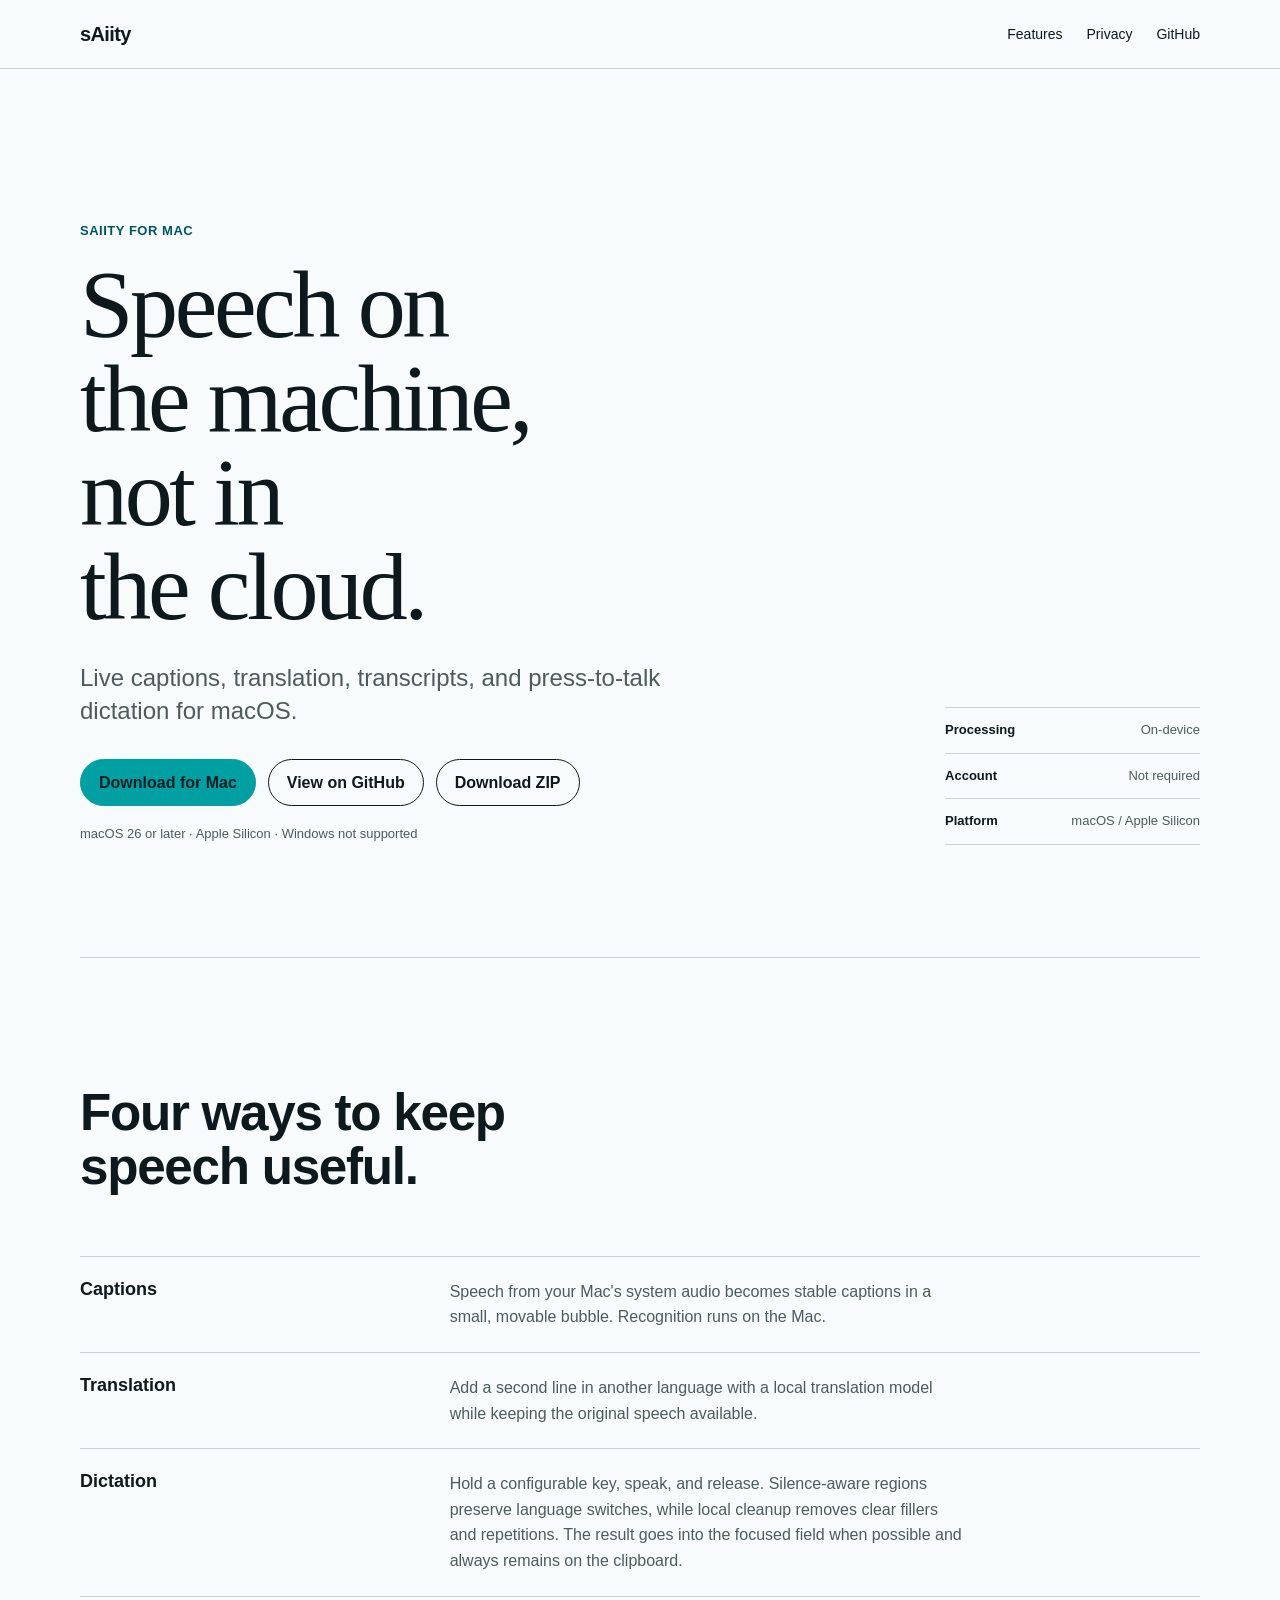
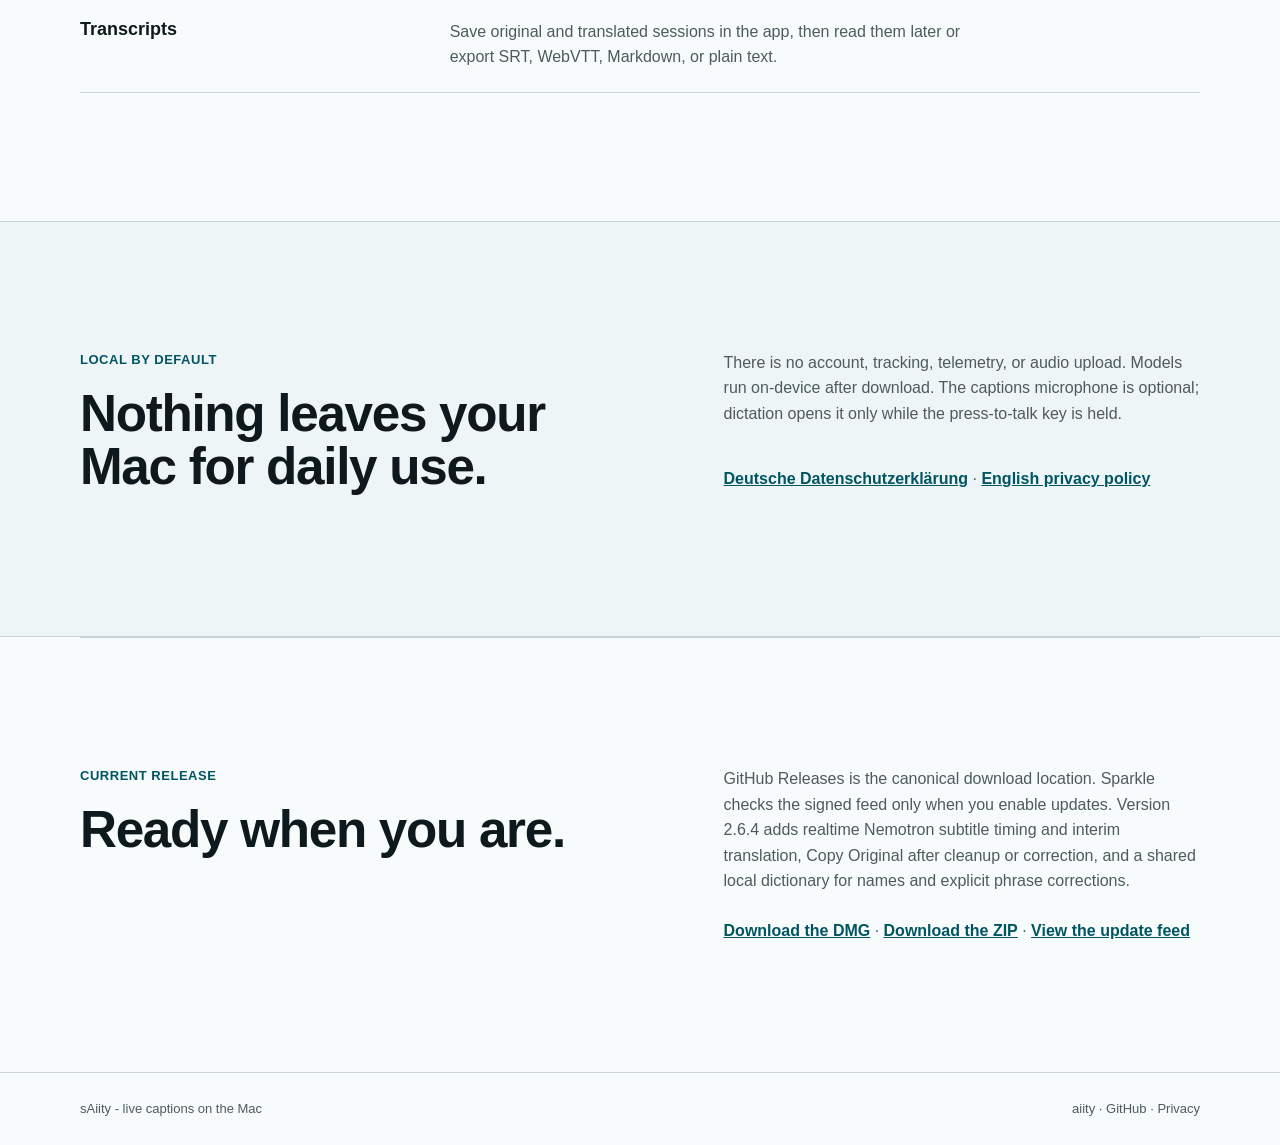
==== index.html @ 44424ae7 "docs: publish sAiity 2.6.4 Pages and Sparkle feed Point downloads at the notarized 2.6.4 ZIP/DMG and" ====
<!doctype html>
<html lang="en">
<head>
  <meta charset="utf-8">
  <meta name="viewport" content="width=device-width, initial-scale=1, viewport-fit=cover">
  <title>sAiity - Speech on the machine</title>
  <meta name="description" content="Live captions, translation, transcripts, and press-to-talk dictation for macOS, processed on your Mac.">
  <link rel="canonical" href="https://enrzh.github.io/sAiity/">
  <meta name="theme-color" content="#f6f7f8">
  <style>
    *, *::before, *::after { box-sizing: border-box; }

    :root {
      color-scheme: light;
      --page: oklch(0.985 0.004 220);
      --surface: oklch(0.965 0.008 220);
      --ink: oklch(0.205 0.018 220);
      --muted: oklch(0.46 0.018 220);
      --line: oklch(0.86 0.014 220);
      --accent: oklch(0.62 0.145 195);
      --accent-ink: oklch(0.22 0.035 210);
      --accent-label: oklch(0.39 0.12 205);
      --link: oklch(0.39 0.12 205);
      --shell: min(1120px, calc(100% - 40px));
      --serif: Iowan Old Style, Baskerville, Times New Roman, serif;
      --sans: -apple-system, BlinkMacSystemFont, "SF Pro Text", "Helvetica Neue", sans-serif;
    }

    @media (prefers-color-scheme: dark) {
      :root {
        color-scheme: dark;
        --page: oklch(0.19 0.015 220);
        --surface: oklch(0.235 0.018 220);
        --ink: oklch(0.94 0.012 220);
        --muted: oklch(0.74 0.018 220);
        --line: oklch(0.38 0.018 220);
        --accent: oklch(0.76 0.13 195);
        --accent-ink: oklch(0.16 0.02 220);
        --accent-label: oklch(0.82 0.08 195);
        --link: oklch(0.8 0.1 195);
      }
    }

    html { scroll-behavior: smooth; }
    body {
      min-width: 320px;
      margin: 0;
      background: var(--page);
      color: var(--ink);
      font: 16px/1.6 var(--sans);
      text-wrap: pretty;
    }
    img { max-width: 100%; height: auto; }
    a { color: inherit; }
    a:focus-visible, .button:focus-visible {
      outline: 3px solid var(--accent);
      outline-offset: 4px;
    }
    h1, h2, h3, p, figure, dl, dd { margin-block-start: 0; }
    h1, h2 { text-wrap: balance; }
    .shell { width: var(--shell); margin-inline: auto; }

    .skip-link {
      position: absolute;
      top: -48px;
      left: 20px;
      z-index: 2;
      padding: 10px 14px;
      background: var(--ink);
      color: var(--page);
    }
    .skip-link:focus { top: 12px; }

    .site-header { border-bottom: 1px solid var(--line); }
    .header-inner, .footer-inner {
      display: flex;
      align-items: center;
      justify-content: space-between;
      gap: 24px;
      padding-block: 18px;
    }
    .wordmark {
      font-size: 20px;
      font-weight: 700;
      letter-spacing: -0.03em;
      text-decoration: none;
    }
    nav { display: flex; flex-wrap: wrap; gap: 24px; font-size: 14px; }
    nav a, .site-footer a { text-decoration: none; }
    nav a:hover, .site-footer a:hover, .text-link:hover { color: var(--link); }

    .hero {
      padding-block: clamp(72px, 12vw, 152px) clamp(64px, 9vw, 112px);
    }
    .hero-grid {
      display: grid;
      grid-template-columns: minmax(0, 1fr) minmax(220px, 0.34fr);
      gap: clamp(40px, 9vw, 128px);
      align-items: end;
    }
    .hero-copy { max-width: 760px; }
    .eyebrow {
      margin-bottom: 16px;
      color: var(--accent-label);
      font-size: 13px;
      font-weight: 700;
      letter-spacing: 0.04em;
      text-transform: uppercase;
    }
    h1 {
      max-width: 10ch;
      margin-bottom: 28px;
      font: 400 clamp(3.2rem, 8vw, 6rem)/0.98 var(--serif);
      letter-spacing: -0.035em;
    }
    .hero-lede {
      max-width: 46ch;
      margin-bottom: 32px;
      color: var(--muted);
      font-size: clamp(1.2rem, 2.1vw, 1.5rem);
      line-height: 1.35;
    }
    .actions { display: flex; flex-wrap: wrap; align-items: center; gap: 12px; }
    .button {
      display: inline-flex;
      min-height: 44px;
      align-items: center;
      justify-content: center;
      padding: 10px 18px;
      border: 1px solid var(--ink);
      border-radius: 999px;
      font-weight: 700;
      text-decoration: none;
      transition: background-color 160ms ease-out, border-color 160ms ease-out, color 160ms ease-out;
    }
    .button-primary {
      border-color: var(--accent);
      background: var(--accent);
      color: var(--accent-ink);
    }
    .button-primary:hover {
      border-color: var(--ink);
      background: var(--ink);
      color: var(--page);
    }
    .button-secondary:hover { border-color: var(--link); color: var(--link); }
    .requirements { margin: 18px 0 0; color: var(--muted); font-size: 13px; }

    .hero-rail {
      margin: 0;
      border-top: 1px solid var(--line);
      color: var(--muted);
      font-size: 13px;
    }
    .hero-rail div {
      display: flex;
      justify-content: space-between;
      gap: 18px;
      padding-block: 12px;
      border-bottom: 1px solid var(--line);
    }
    .hero-rail dt { color: var(--ink); font-weight: 700; }
    .hero-rail dd { margin: 0; text-align: right; }

    .proof, .capabilities, .release {
      padding-block: clamp(72px, 10vw, 128px);
      border-top: 1px solid var(--line);
    }
    .section-heading {
      display: grid;
      grid-template-columns: minmax(0, 1fr) minmax(240px, 0.8fr);
      gap: 48px;
      align-items: end;
      margin-bottom: 48px;
    }
    h2 {
      margin-bottom: 14px;
      font-size: clamp(2rem, 4vw, 3.25rem);
      line-height: 1.05;
      letter-spacing: -0.025em;
    }
    .section-heading p, .privacy-copy p, .release-copy p {
      max-width: 54ch;
      margin-bottom: 0;
      color: var(--muted);
    }
    .capability-list { border-top: 1px solid var(--line); }
    .capability-list article {
      display: grid;
      grid-template-columns: minmax(150px, 0.45fr) minmax(0, 1fr);
      gap: 32px;
      padding-block: 22px;
      border-bottom: 1px solid var(--line);
    }
    .capability-list h3 { margin-bottom: 0; font-size: 18px; line-height: 1.2; }
    .capability-list p { max-width: 58ch; margin-bottom: 0; color: var(--muted); }

    .privacy-band { background: var(--surface); border-block: 1px solid var(--line); }
    .privacy-inner {
      display: grid;
      grid-template-columns: minmax(0, 1fr) minmax(240px, 0.8fr);
      gap: 48px;
      padding-block: clamp(72px, 10vw, 128px);
    }
    .privacy-copy, .release-copy { display: grid; gap: 24px; }
    .privacy-copy a, .text-link { color: var(--link); font-weight: 700; }

    .release {
      display: grid;
      grid-template-columns: minmax(0, 1fr) minmax(240px, 0.8fr);
      gap: 48px;
    }
    .site-footer { border-top: 1px solid var(--line); color: var(--muted); }
    .footer-inner { padding-block: 26px; font-size: 13px; }

    @media (max-width: 760px) {
      :root { --shell: min(100% - 32px, 1120px); }
      .header-inner, .footer-inner {
        align-items: flex-start;
        flex-direction: column;
        gap: 14px;
      }
      nav { gap: 12px 18px; }
      .hero-grid, .section-heading, .privacy-inner, .release {
        grid-template-columns: 1fr;
        gap: 22px;
      }
      .hero-rail { max-width: 360px; }
      .section-heading { margin-bottom: 32px; }
      .capability-list article {
        grid-template-columns: 1fr;
        gap: 6px;
      }
    }
    @media (max-width: 420px) {
      .actions { align-items: stretch; flex-direction: column; }
      .button { width: 100%; }
    }
    @media (prefers-reduced-motion: reduce) {
      html { scroll-behavior: auto; }
      .button { transition: none; }
    }
  </style>
</head>
<body>
  <a class="skip-link" href="#main-content">Skip to content</a>

  <header class="site-header">
    <div class="shell header-inner">
      <a class="wordmark" href="/sAiity/" aria-label="sAiity home">sAiity</a>
      <nav aria-label="Primary navigation">
        <a href="#features">Features</a>
        <a href="#privacy">Privacy</a>
        <a href="https://github.com/enrzh/sAiity">GitHub</a>
      </nav>
    </div>
  </header>

  <main id="main-content">
    <section class="hero shell" aria-labelledby="hero-title">
      <div class="hero-grid">
        <div class="hero-copy">
          <p class="eyebrow">sAiity for Mac</p>
          <h1 id="hero-title">Speech on the machine, not in the cloud.</h1>
          <p class="hero-lede">Live captions, translation, transcripts, and press-to-talk dictation for macOS.</p>
          <div class="actions">
            <a class="button button-primary" href="https://github.com/enrzh/sAiity/releases/download/v2.6.4/sAiity-2.6.4.dmg">Download for Mac</a>
            <a class="button button-secondary" href="https://github.com/enrzh/sAiity">View on GitHub</a>
            <a class="button button-secondary" href="https://github.com/enrzh/sAiity/releases/download/v2.6.4/sAiity-2.6.4.zip">Download ZIP</a>
          </div>
          <p class="requirements">macOS 26 or later <span aria-hidden="true">&middot;</span> Apple Silicon <span aria-hidden="true">&middot;</span> Windows not supported</p>
        </div>
        <dl class="hero-rail" aria-label="sAiity product facts">
          <div><dt>Processing</dt><dd>On-device</dd></div>
          <div><dt>Account</dt><dd>Not required</dd></div>
          <div><dt>Platform</dt><dd>macOS / Apple Silicon</dd></div>
        </dl>
      </div>
    </section>

    <section id="features" class="capabilities shell" aria-labelledby="features-title">
      <div class="section-heading">
        <h2 id="features-title">Four ways to keep speech useful.</h2>
      </div>
      <div class="capability-list">
        <article>
          <h3>Captions</h3>
          <p>Speech from your Mac's system audio becomes stable captions in a small, movable bubble. Recognition runs on the Mac.</p>
        </article>
        <article>
          <h3>Translation</h3>
          <p>Add a second line in another language with a local translation model while keeping the original speech available.</p>
        </article>
        <article>
          <h3>Dictation</h3>
          <p>Hold a configurable key, speak, and release. Silence-aware regions preserve language switches, while local cleanup removes clear fillers and repetitions. The result goes into the focused field when possible and always remains on the clipboard.</p>
        </article>
        <article>
          <h3>Transcripts</h3>
          <p>Save original and translated sessions in the app, then read them later or export SRT, WebVTT, Markdown, or plain text.</p>
        </article>
      </div>
    </section>

    <section id="privacy" class="privacy-band" aria-labelledby="privacy-title">
      <div class="shell privacy-inner">
        <div>
          <p class="eyebrow">Local by default</p>
          <h2 id="privacy-title">Nothing leaves your Mac for daily use.</h2>
        </div>
        <div class="privacy-copy">
          <p>There is no account, tracking, telemetry, or audio upload. Models run on-device after download. The captions microphone is optional; dictation opens it only while the press-to-talk key is held.</p>
          <p><a href="privacy.html">Deutsche Datenschutzerkl&auml;rung</a><span aria-hidden="true"> &middot; </span><a href="en/privacy.html">English privacy policy</a></p>
        </div>
      </div>
    </section>

    <section class="release shell" aria-labelledby="release-title">
      <div>
        <p class="eyebrow">Current release</p>
        <h2 id="release-title">Ready when you are.</h2>
      </div>
      <div class="release-copy">
        <p>GitHub Releases is the canonical download location. Sparkle checks the signed feed only when you enable updates. Version 2.6.4 adds realtime Nemotron subtitle timing and interim translation, Copy Original after cleanup or correction, and a shared local dictionary for names and explicit phrase corrections.</p>
        <p><a class="text-link" href="https://github.com/enrzh/sAiity/releases/download/v2.6.4/sAiity-2.6.4.dmg">Download the DMG</a><span aria-hidden="true"> &middot; </span><a class="text-link" href="https://github.com/enrzh/sAiity/releases/download/v2.6.4/sAiity-2.6.4.zip">Download the ZIP</a><span aria-hidden="true"> &middot; </span><a class="text-link" href="appcast.xml">View the update feed</a></p>
      </div>
    </section>
  </main>

  <footer class="site-footer">
    <div class="shell footer-inner">
      <span>sAiity - live captions on the Mac</span>
      <span><a href="https://aiity.de">aiity</a><span aria-hidden="true"> &middot; </span><a href="https://github.com/enrzh/sAiity">GitHub</a><span aria-hidden="true"> &middot; </span><a href="privacy.html">Privacy</a></span>
    </div>
  </footer>
</body>
</html>
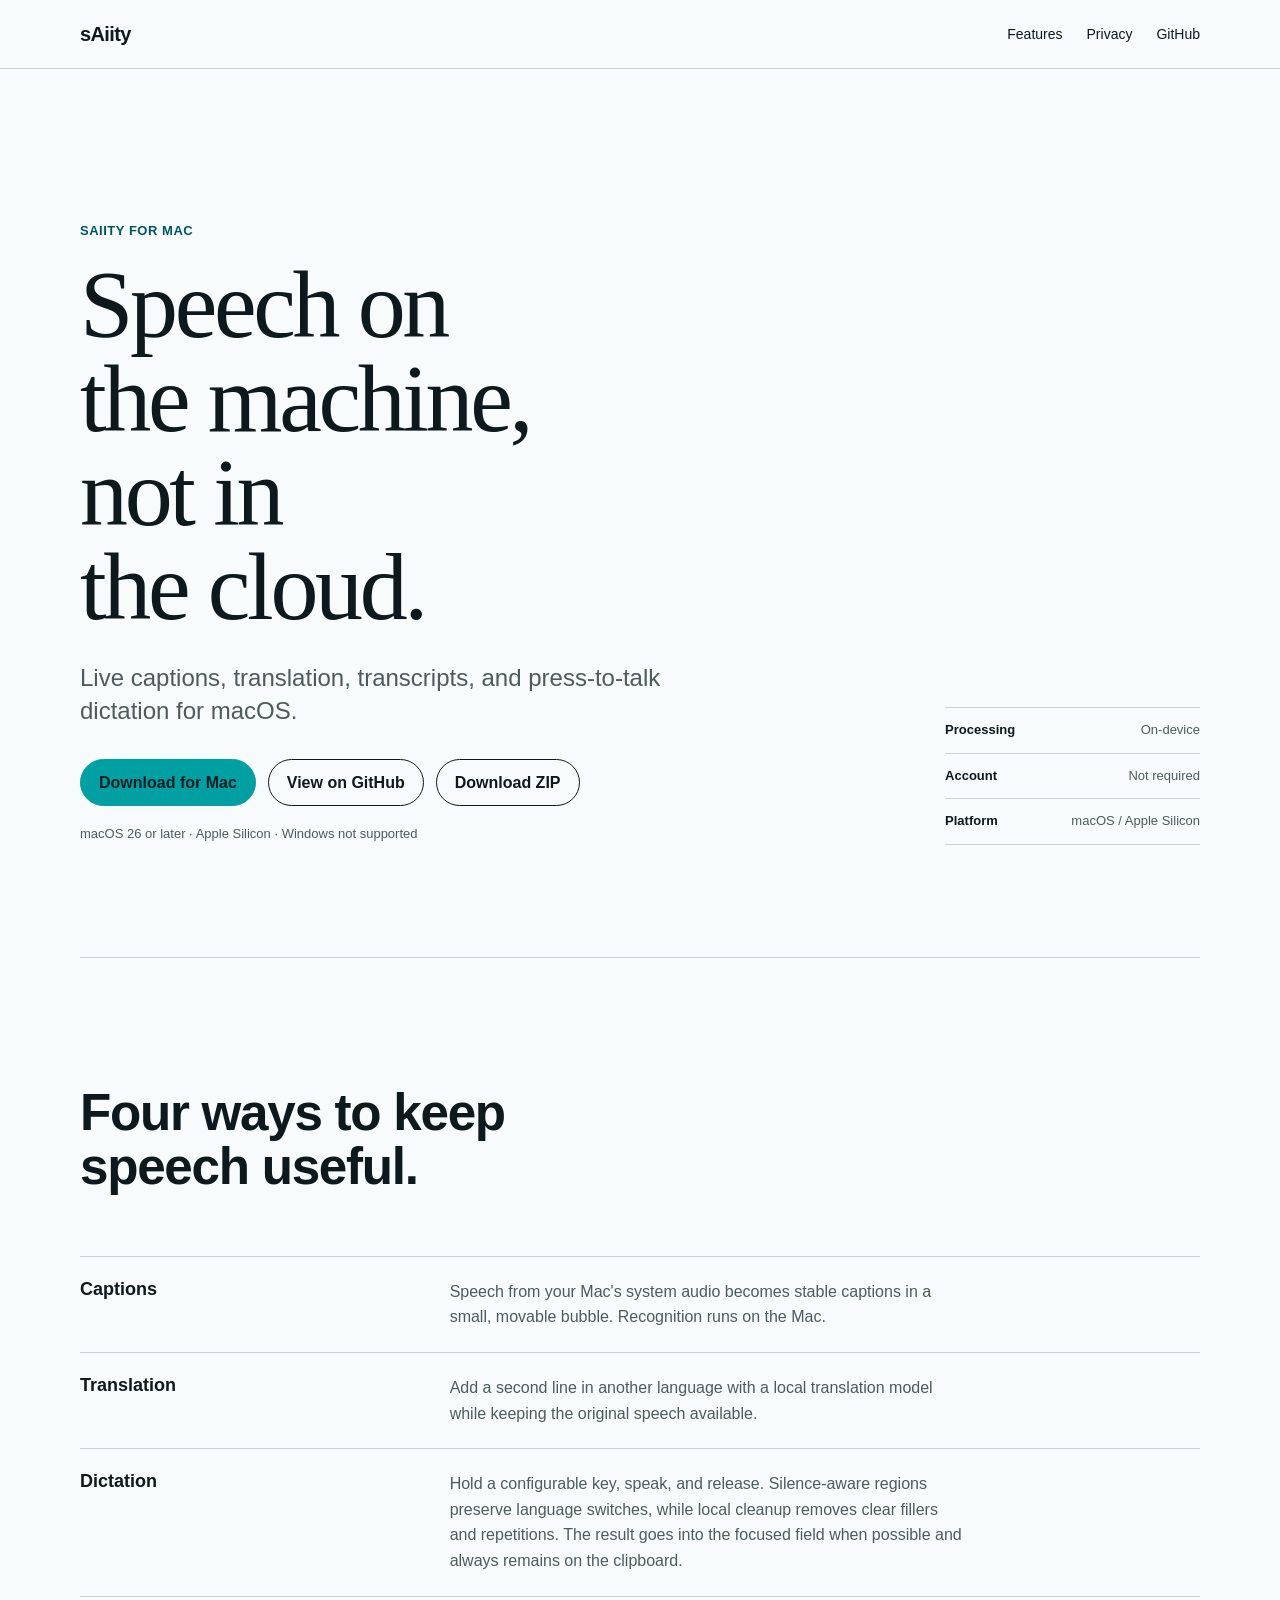
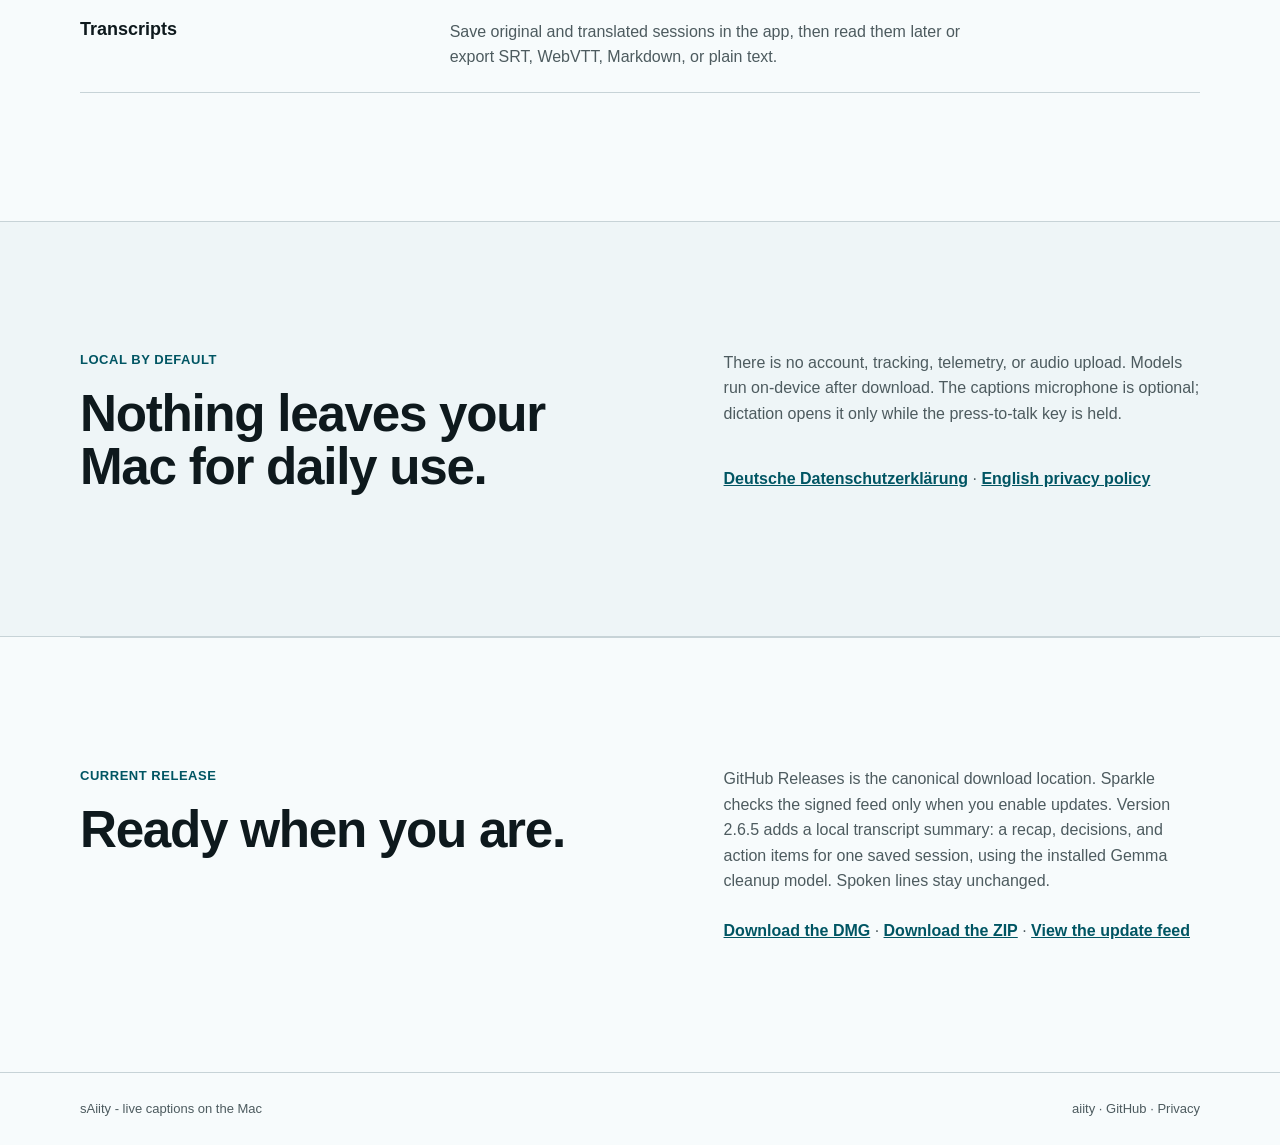
==== commit 9e6a8ee2: "docs: publish sAiity 2.6.5 Pages and Sparkle feed Point the site and signed appcast at the notarized" ====
--- a/index.html
+++ b/index.html
@@ -264,9 +264,9 @@
           <h1 id="hero-title">Speech on the machine, not in the cloud.</h1>
           <p class="hero-lede">Live captions, translation, transcripts, and press-to-talk dictation for macOS.</p>
           <div class="actions">
-            <a class="button button-primary" href="https://github.com/enrzh/sAiity/releases/download/v2.6.4/sAiity-2.6.4.dmg">Download for Mac</a>
+            <a class="button button-primary" href="https://github.com/enrzh/sAiity/releases/download/v2.6.5/sAiity-2.6.5.dmg">Download for Mac</a>
             <a class="button button-secondary" href="https://github.com/enrzh/sAiity">View on GitHub</a>
-            <a class="button button-secondary" href="https://github.com/enrzh/sAiity/releases/download/v2.6.4/sAiity-2.6.4.zip">Download ZIP</a>
+            <a class="button button-secondary" href="https://github.com/enrzh/sAiity/releases/download/v2.6.5/sAiity-2.6.5.zip">Download ZIP</a>
           </div>
           <p class="requirements">macOS 26 or later <span aria-hidden="true">&middot;</span> Apple Silicon <span aria-hidden="true">&middot;</span> Windows not supported</p>
         </div>
@@ -321,8 +321,8 @@
         <h2 id="release-title">Ready when you are.</h2>
       </div>
       <div class="release-copy">
-        <p>GitHub Releases is the canonical download location. Sparkle checks the signed feed only when you enable updates. Version 2.6.4 adds realtime Nemotron subtitle timing and interim translation, Copy Original after cleanup or correction, and a shared local dictionary for names and explicit phrase corrections.</p>
-        <p><a class="text-link" href="https://github.com/enrzh/sAiity/releases/download/v2.6.4/sAiity-2.6.4.dmg">Download the DMG</a><span aria-hidden="true"> &middot; </span><a class="text-link" href="https://github.com/enrzh/sAiity/releases/download/v2.6.4/sAiity-2.6.4.zip">Download the ZIP</a><span aria-hidden="true"> &middot; </span><a class="text-link" href="appcast.xml">View the update feed</a></p>
+        <p>GitHub Releases is the canonical download location. Sparkle checks the signed feed only when you enable updates. Version 2.6.5 adds a local transcript summary: a recap, decisions, and action items for one saved session, using the installed Gemma cleanup model. Spoken lines stay unchanged.</p>
+        <p><a class="text-link" href="https://github.com/enrzh/sAiity/releases/download/v2.6.5/sAiity-2.6.5.dmg">Download the DMG</a><span aria-hidden="true"> &middot; </span><a class="text-link" href="https://github.com/enrzh/sAiity/releases/download/v2.6.5/sAiity-2.6.5.zip">Download the ZIP</a><span aria-hidden="true"> &middot; </span><a class="text-link" href="appcast.xml">View the update feed</a></p>
       </div>
     </section>
   </main>
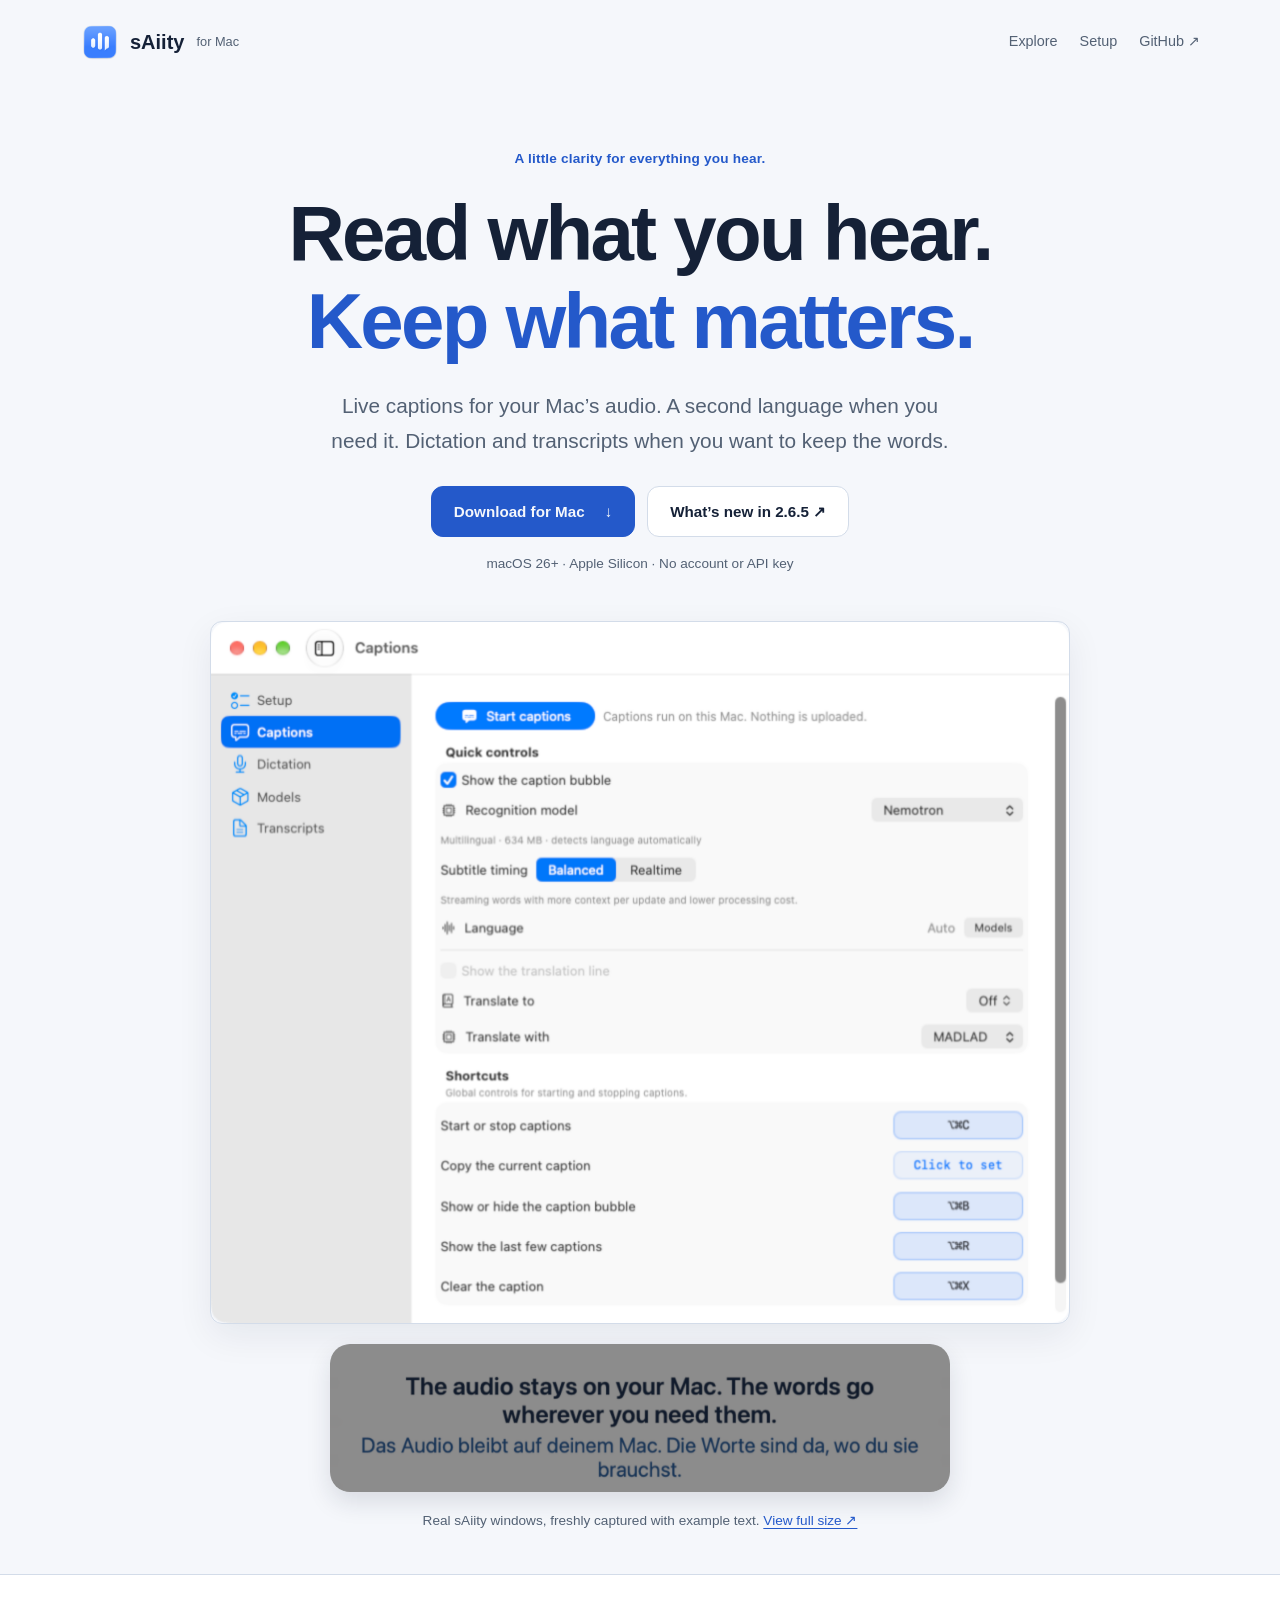
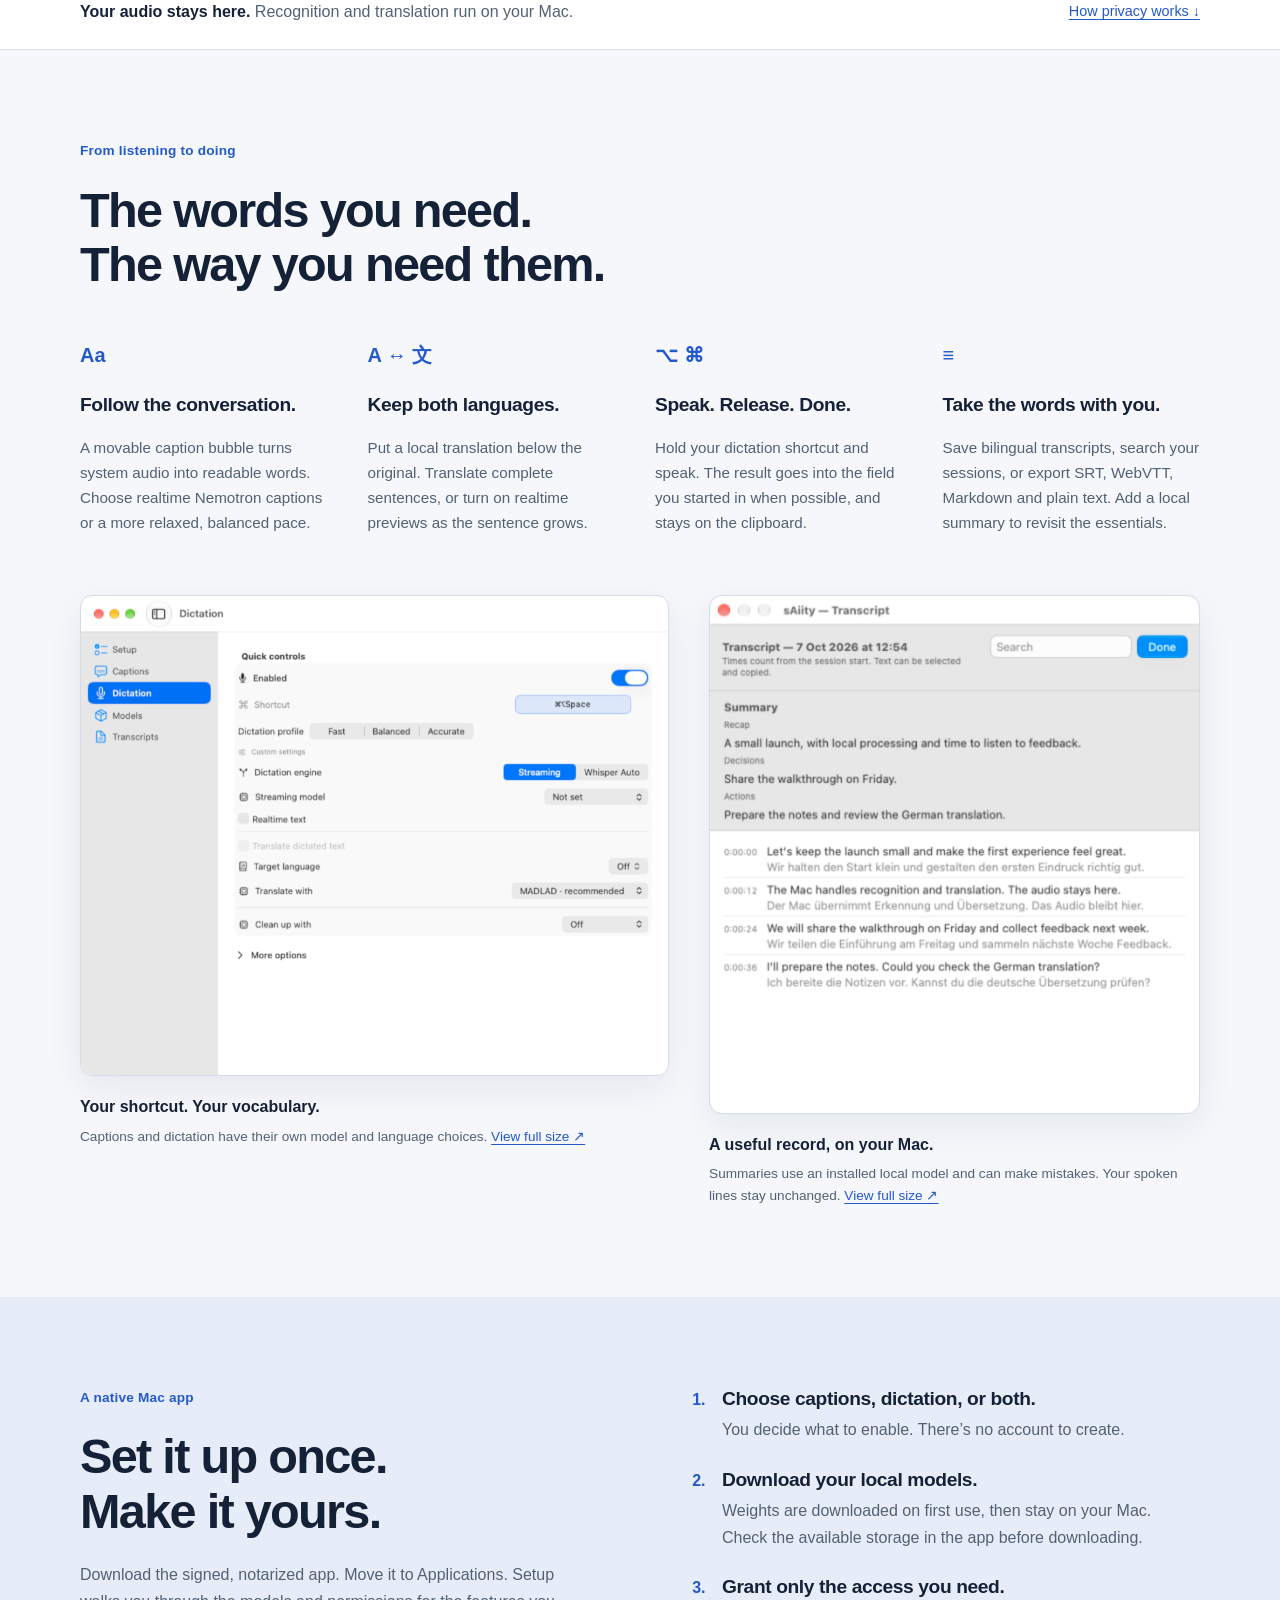
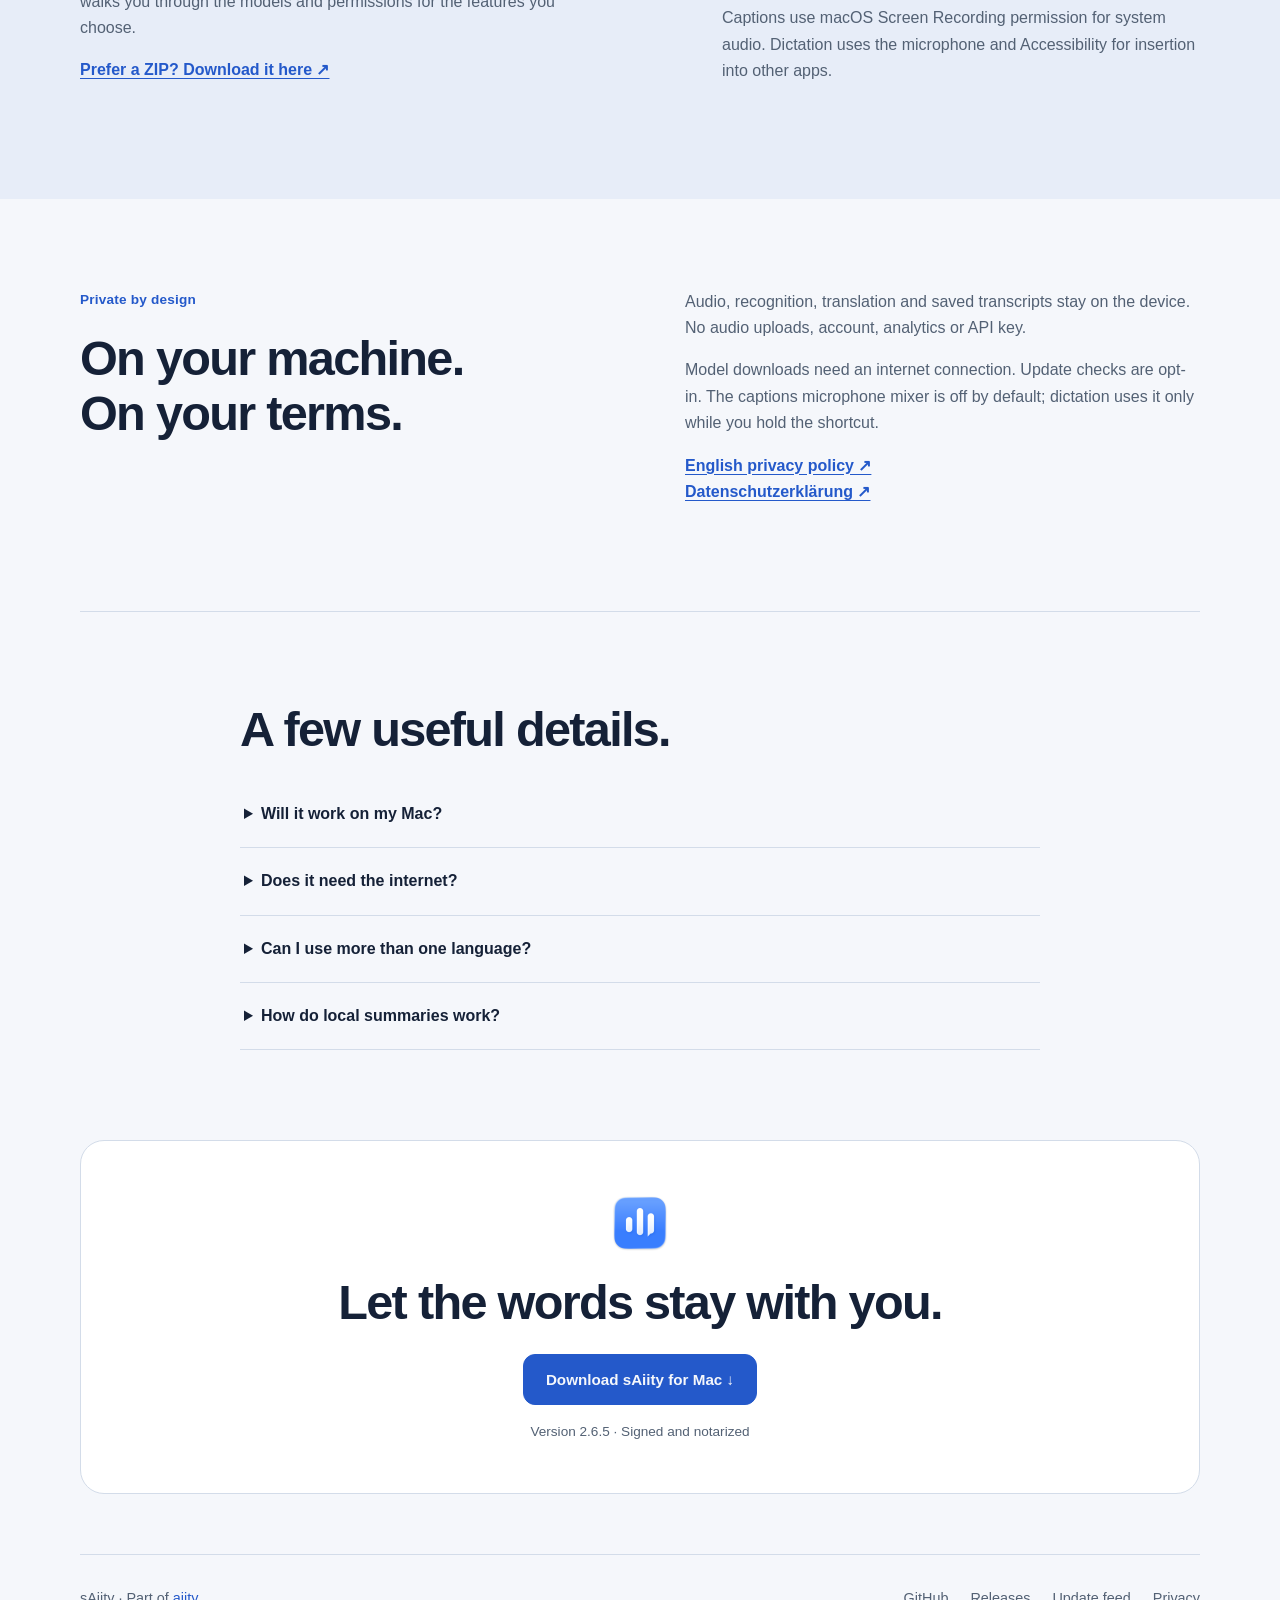
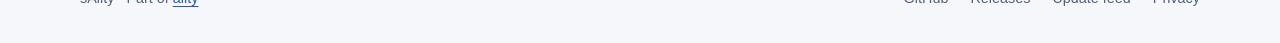
==== commit 644f9f5d: "Refresh public sAiity site with current native screenshots" ====
--- a/index.html
+++ b/index.html
@@ -2,336 +2,75 @@
 <html lang="en">
 <head>
   <meta charset="utf-8">
-  <meta name="viewport" content="width=device-width, initial-scale=1, viewport-fit=cover">
-  <title>sAiity - Speech on the machine</title>
-  <meta name="description" content="Live captions, translation, transcripts, and press-to-talk dictation for macOS, processed on your Mac.">
+  <meta name="viewport" content="width=device-width, initial-scale=1">
+  <title>sAiity — Read what you hear</title>
+  <meta name="description" content="Live captions, local translation, press-to-talk dictation and saved transcripts. A native Mac app that keeps your audio on your Mac.">
   <link rel="canonical" href="https://enrzh.github.io/sAiity/">
-  <meta name="theme-color" content="#f6f7f8">
-  <style>
-    *, *::before, *::after { box-sizing: border-box; }
-
-    :root {
-      color-scheme: light;
-      --page: oklch(0.985 0.004 220);
-      --surface: oklch(0.965 0.008 220);
-      --ink: oklch(0.205 0.018 220);
-      --muted: oklch(0.46 0.018 220);
-      --line: oklch(0.86 0.014 220);
-      --accent: oklch(0.62 0.145 195);
-      --accent-ink: oklch(0.22 0.035 210);
-      --accent-label: oklch(0.39 0.12 205);
-      --link: oklch(0.39 0.12 205);
-      --shell: min(1120px, calc(100% - 40px));
-      --serif: Iowan Old Style, Baskerville, Times New Roman, serif;
-      --sans: -apple-system, BlinkMacSystemFont, "SF Pro Text", "Helvetica Neue", sans-serif;
-    }
-
-    @media (prefers-color-scheme: dark) {
-      :root {
-        color-scheme: dark;
-        --page: oklch(0.19 0.015 220);
-        --surface: oklch(0.235 0.018 220);
-        --ink: oklch(0.94 0.012 220);
-        --muted: oklch(0.74 0.018 220);
-        --line: oklch(0.38 0.018 220);
-        --accent: oklch(0.76 0.13 195);
-        --accent-ink: oklch(0.16 0.02 220);
-        --accent-label: oklch(0.82 0.08 195);
-        --link: oklch(0.8 0.1 195);
-      }
-    }
-
-    html { scroll-behavior: smooth; }
-    body {
-      min-width: 320px;
-      margin: 0;
-      background: var(--page);
-      color: var(--ink);
-      font: 16px/1.6 var(--sans);
-      text-wrap: pretty;
-    }
-    img { max-width: 100%; height: auto; }
-    a { color: inherit; }
-    a:focus-visible, .button:focus-visible {
-      outline: 3px solid var(--accent);
-      outline-offset: 4px;
-    }
-    h1, h2, h3, p, figure, dl, dd { margin-block-start: 0; }
-    h1, h2 { text-wrap: balance; }
-    .shell { width: var(--shell); margin-inline: auto; }
-
-    .skip-link {
-      position: absolute;
-      top: -48px;
-      left: 20px;
-      z-index: 2;
-      padding: 10px 14px;
-      background: var(--ink);
-      color: var(--page);
-    }
-    .skip-link:focus { top: 12px; }
-
-    .site-header { border-bottom: 1px solid var(--line); }
-    .header-inner, .footer-inner {
-      display: flex;
-      align-items: center;
-      justify-content: space-between;
-      gap: 24px;
-      padding-block: 18px;
-    }
-    .wordmark {
-      font-size: 20px;
-      font-weight: 700;
-      letter-spacing: -0.03em;
-      text-decoration: none;
-    }
-    nav { display: flex; flex-wrap: wrap; gap: 24px; font-size: 14px; }
-    nav a, .site-footer a { text-decoration: none; }
-    nav a:hover, .site-footer a:hover, .text-link:hover { color: var(--link); }
-
-    .hero {
-      padding-block: clamp(72px, 12vw, 152px) clamp(64px, 9vw, 112px);
-    }
-    .hero-grid {
-      display: grid;
-      grid-template-columns: minmax(0, 1fr) minmax(220px, 0.34fr);
-      gap: clamp(40px, 9vw, 128px);
-      align-items: end;
-    }
-    .hero-copy { max-width: 760px; }
-    .eyebrow {
-      margin-bottom: 16px;
-      color: var(--accent-label);
-      font-size: 13px;
-      font-weight: 700;
-      letter-spacing: 0.04em;
-      text-transform: uppercase;
-    }
-    h1 {
-      max-width: 10ch;
-      margin-bottom: 28px;
-      font: 400 clamp(3.2rem, 8vw, 6rem)/0.98 var(--serif);
-      letter-spacing: -0.035em;
-    }
-    .hero-lede {
-      max-width: 46ch;
-      margin-bottom: 32px;
-      color: var(--muted);
-      font-size: clamp(1.2rem, 2.1vw, 1.5rem);
-      line-height: 1.35;
-    }
-    .actions { display: flex; flex-wrap: wrap; align-items: center; gap: 12px; }
-    .button {
-      display: inline-flex;
-      min-height: 44px;
-      align-items: center;
-      justify-content: center;
-      padding: 10px 18px;
-      border: 1px solid var(--ink);
-      border-radius: 999px;
-      font-weight: 700;
-      text-decoration: none;
-      transition: background-color 160ms ease-out, border-color 160ms ease-out, color 160ms ease-out;
-    }
-    .button-primary {
-      border-color: var(--accent);
-      background: var(--accent);
-      color: var(--accent-ink);
-    }
-    .button-primary:hover {
-      border-color: var(--ink);
-      background: var(--ink);
-      color: var(--page);
-    }
-    .button-secondary:hover { border-color: var(--link); color: var(--link); }
-    .requirements { margin: 18px 0 0; color: var(--muted); font-size: 13px; }
-
-    .hero-rail {
-      margin: 0;
-      border-top: 1px solid var(--line);
-      color: var(--muted);
-      font-size: 13px;
-    }
-    .hero-rail div {
-      display: flex;
-      justify-content: space-between;
-      gap: 18px;
-      padding-block: 12px;
-      border-bottom: 1px solid var(--line);
-    }
-    .hero-rail dt { color: var(--ink); font-weight: 700; }
-    .hero-rail dd { margin: 0; text-align: right; }
-
-    .proof, .capabilities, .release {
-      padding-block: clamp(72px, 10vw, 128px);
-      border-top: 1px solid var(--line);
-    }
-    .section-heading {
-      display: grid;
-      grid-template-columns: minmax(0, 1fr) minmax(240px, 0.8fr);
-      gap: 48px;
-      align-items: end;
-      margin-bottom: 48px;
-    }
-    h2 {
-      margin-bottom: 14px;
-      font-size: clamp(2rem, 4vw, 3.25rem);
-      line-height: 1.05;
-      letter-spacing: -0.025em;
-    }
-    .section-heading p, .privacy-copy p, .release-copy p {
-      max-width: 54ch;
-      margin-bottom: 0;
-      color: var(--muted);
-    }
-    .capability-list { border-top: 1px solid var(--line); }
-    .capability-list article {
-      display: grid;
-      grid-template-columns: minmax(150px, 0.45fr) minmax(0, 1fr);
-      gap: 32px;
-      padding-block: 22px;
-      border-bottom: 1px solid var(--line);
-    }
-    .capability-list h3 { margin-bottom: 0; font-size: 18px; line-height: 1.2; }
-    .capability-list p { max-width: 58ch; margin-bottom: 0; color: var(--muted); }
-
-    .privacy-band { background: var(--surface); border-block: 1px solid var(--line); }
-    .privacy-inner {
-      display: grid;
-      grid-template-columns: minmax(0, 1fr) minmax(240px, 0.8fr);
-      gap: 48px;
-      padding-block: clamp(72px, 10vw, 128px);
-    }
-    .privacy-copy, .release-copy { display: grid; gap: 24px; }
-    .privacy-copy a, .text-link { color: var(--link); font-weight: 700; }
-
-    .release {
-      display: grid;
-      grid-template-columns: minmax(0, 1fr) minmax(240px, 0.8fr);
-      gap: 48px;
-    }
-    .site-footer { border-top: 1px solid var(--line); color: var(--muted); }
-    .footer-inner { padding-block: 26px; font-size: 13px; }
-
-    @media (max-width: 760px) {
-      :root { --shell: min(100% - 32px, 1120px); }
-      .header-inner, .footer-inner {
-        align-items: flex-start;
-        flex-direction: column;
-        gap: 14px;
-      }
-      nav { gap: 12px 18px; }
-      .hero-grid, .section-heading, .privacy-inner, .release {
-        grid-template-columns: 1fr;
-        gap: 22px;
-      }
-      .hero-rail { max-width: 360px; }
-      .section-heading { margin-bottom: 32px; }
-      .capability-list article {
-        grid-template-columns: 1fr;
-        gap: 6px;
-      }
-    }
-    @media (max-width: 420px) {
-      .actions { align-items: stretch; flex-direction: column; }
-      .button { width: 100%; }
-    }
-    @media (prefers-reduced-motion: reduce) {
-      html { scroll-behavior: auto; }
-      .button { transition: none; }
-    }
-  </style>
+  <meta name="color-scheme" content="light dark">
+  <meta name="theme-color" content="#f5f7fb">
+  <meta property="og:title" content="sAiity — Read what you hear">
+  <meta property="og:description" content="Captions, translation, dictation and transcripts. On your Mac.">
+  <meta property="og:type" content="website">
+  <meta property="og:url" content="https://enrzh.github.io/sAiity/">
+  <meta property="og:image" content="https://enrzh.github.io/sAiity/screenshots/captions.png">
+  <meta name="twitter:card" content="summary_large_image">
+  <link rel="icon" href="screenshots/icon.png">
+  <link rel="stylesheet" href="site.css">
 </head>
 <body>
-  <a class="skip-link" href="#main-content">Skip to content</a>
+  <a class="skip" href="#main">Skip to content</a>
+  <header class="shell header">
+    <a class="brand" href="./" aria-label="sAiity home"><img src="screenshots/icon.png" width="40" height="40" alt="">sAiity <span>for Mac</span></a>
+    <nav aria-label="Main navigation"><a href="#features">Explore</a><a href="#setup">Setup</a><a href="https://github.com/enrzh/sAiity">GitHub ↗</a></nav>
+  </header>
+  <main id="main">
+    <section class="shell hero" aria-labelledby="hero-title">
+      <p class="eyebrow">A little clarity for everything you hear.</p>
+      <h1 id="hero-title">Read what you hear.<br><span>Keep what matters.</span></h1>
+      <p class="intro">Live captions for your Mac’s audio. A second language when you need it. Dictation and transcripts when you want to keep the words.</p>
+      <div class="actions"><a class="button primary" href="https://github.com/enrzh/sAiity/releases/download/v2.6.5/sAiity-2.6.5.dmg">Download for Mac <span aria-hidden="true">↓</span></a><a class="button secondary" href="https://github.com/enrzh/sAiity/releases/tag/v2.6.5">What’s new in 2.6.5 ↗</a></div>
+      <p class="fine">macOS 26+ · Apple Silicon · No account or API key</p>
+      <figure class="hero-product">
+        <a href="screenshots/captions.png" aria-label="View the Captions window at full size"><img class="desktop-shot" src="screenshots/captions.png" width="1720" height="1404" alt="The native Captions window with recognition, subtitle timing and translation controls." fetchpriority="high"></a>
+        <img class="bubble-shot" src="screenshots/bubble.png" width="1536" height="368" alt="A live caption with its German translation: The audio stays on your Mac. The words go wherever you need them.">
+        <figcaption>Real sAiity windows, freshly captured with example text. <a href="screenshots/captions.png">View full size ↗</a></figcaption>
+      </figure>
+    </section>
 
-  <header class="site-header">
-    <div class="shell header-inner">
-      <a class="wordmark" href="/sAiity/" aria-label="sAiity home">sAiity</a>
-      <nav aria-label="Primary navigation">
-        <a href="#features">Features</a>
-        <a href="#privacy">Privacy</a>
-        <a href="https://github.com/enrzh/sAiity">GitHub</a>
-      </nav>
-    </div>
-  </header>
+    <div class="promise"><div class="shell promise-inner"><p><strong>Your audio stays here.</strong> Recognition and translation run on your Mac.</p><a href="#privacy">How privacy works <span aria-hidden="true">↓</span></a></div></div>
 
-  <main id="main-content">
-    <section class="hero shell" aria-labelledby="hero-title">
-      <div class="hero-grid">
-        <div class="hero-copy">
-          <p class="eyebrow">sAiity for Mac</p>
-          <h1 id="hero-title">Speech on the machine, not in the cloud.</h1>
-          <p class="hero-lede">Live captions, translation, transcripts, and press-to-talk dictation for macOS.</p>
-          <div class="actions">
-            <a class="button button-primary" href="https://github.com/enrzh/sAiity/releases/download/v2.6.5/sAiity-2.6.5.dmg">Download for Mac</a>
-            <a class="button button-secondary" href="https://github.com/enrzh/sAiity">View on GitHub</a>
-            <a class="button button-secondary" href="https://github.com/enrzh/sAiity/releases/download/v2.6.5/sAiity-2.6.5.zip">Download ZIP</a>
-          </div>
-          <p class="requirements">macOS 26 or later <span aria-hidden="true">&middot;</span> Apple Silicon <span aria-hidden="true">&middot;</span> Windows not supported</p>
-        </div>
-        <dl class="hero-rail" aria-label="sAiity product facts">
-          <div><dt>Processing</dt><dd>On-device</dd></div>
-          <div><dt>Account</dt><dd>Not required</dd></div>
-          <div><dt>Platform</dt><dd>macOS / Apple Silicon</dd></div>
-        </dl>
+    <section class="shell section" id="features" aria-labelledby="features-title">
+      <div class="section-heading"><p class="eyebrow">From listening to doing</p><h2 id="features-title">The words you need.<br>The way you need them.</h2></div>
+      <div class="features">
+        <article><span class="feature-symbol" aria-hidden="true">Aa</span><h3>Follow the conversation.</h3><p>A movable caption bubble turns system audio into readable words. Choose realtime Nemotron captions or a more relaxed, balanced pace.</p></article>
+        <article><span class="feature-symbol" aria-hidden="true">A ↔ 文</span><h3>Keep both languages.</h3><p>Put a local translation below the original. Translate complete sentences, or turn on realtime previews as the sentence grows.</p></article>
+        <article><span class="feature-symbol" aria-hidden="true">⌥ ⌘</span><h3>Speak. Release. Done.</h3><p>Hold your dictation shortcut and speak. The result goes into the field you started in when possible, and stays on the clipboard.</p></article>
+        <article><span class="feature-symbol" aria-hidden="true">≡</span><h3>Take the words with you.</h3><p>Save bilingual transcripts, search your sessions, or export SRT, WebVTT, Markdown and plain text. Add a local summary to revisit the essentials.</p></article>
+      </div>
+      <div class="gallery">
+        <figure><a href="screenshots/dictation.png" aria-label="View Dictation at full size"><img class="desktop-shot" src="screenshots/dictation.png" width="1720" height="1404" alt="Dictation settings with a shortcut, recognition profile and independent translation controls." loading="lazy"></a><figcaption><strong>Your shortcut. Your vocabulary.</strong> Captions and dictation have their own model and language choices. <a href="screenshots/dictation.png">View full size ↗</a></figcaption></figure>
+        <figure><a href="screenshots/summary.png" aria-label="View a transcript summary at full size"><img class="desktop-shot" src="screenshots/summary.png" width="1120" height="1184" alt="A saved example transcript with a recap, decisions, action items and original and translated spoken lines." loading="lazy"></a><figcaption><strong>A useful record, on your Mac.</strong> Summaries use an installed local model and can make mistakes. Your spoken lines stay unchanged. <a href="screenshots/summary.png">View full size ↗</a></figcaption></figure>
       </div>
     </section>
 
-    <section id="features" class="capabilities shell" aria-labelledby="features-title">
-      <div class="section-heading">
-        <h2 id="features-title">Four ways to keep speech useful.</h2>
-      </div>
-      <div class="capability-list">
-        <article>
-          <h3>Captions</h3>
-          <p>Speech from your Mac's system audio becomes stable captions in a small, movable bubble. Recognition runs on the Mac.</p>
-        </article>
-        <article>
-          <h3>Translation</h3>
-          <p>Add a second line in another language with a local translation model while keeping the original speech available.</p>
-        </article>
-        <article>
-          <h3>Dictation</h3>
-          <p>Hold a configurable key, speak, and release. Silence-aware regions preserve language switches, while local cleanup removes clear fillers and repetitions. The result goes into the focused field when possible and always remains on the clipboard.</p>
-        </article>
-        <article>
-          <h3>Transcripts</h3>
-          <p>Save original and translated sessions in the app, then read them later or export SRT, WebVTT, Markdown, or plain text.</p>
-        </article>
-      </div>
+    <section class="section setup-band" id="setup" aria-labelledby="setup-title"><div class="shell setup-layout">
+      <div><p class="eyebrow">A native Mac app</p><h2 id="setup-title">Set it up once.<br>Make it yours.</h2><p>Download the signed, notarized app. Move it to Applications. Setup walks you through the models and permissions for the features you choose.</p><a class="text-link" href="https://github.com/enrzh/sAiity/releases/download/v2.6.5/sAiity-2.6.5.zip">Prefer a ZIP? Download it here ↗</a></div>
+      <ol class="steps"><li><h3>Choose captions, dictation, or both.</h3><p>You decide what to enable. There’s no account to create.</p></li><li><h3>Download your local models.</h3><p>Weights are downloaded on first use, then stay on your Mac. Check the available storage in the app before downloading.</p></li><li><h3>Grant only the access you need.</h3><p>Captions use macOS Screen Recording permission for system audio. Dictation uses the microphone and Accessibility for insertion into other apps.</p></li></ol>
+    </div></section>
+
+    <section class="shell section privacy-layout" id="privacy" aria-labelledby="privacy-title">
+      <div><p class="eyebrow">Private by design</p><h2 id="privacy-title">On your machine.<br>On your terms.</h2></div>
+      <div><p>Audio, recognition, translation and saved transcripts stay on the device. No audio uploads, account, analytics or API key.</p><p>Model downloads need an internet connection. Update checks are opt-in. The captions microphone mixer is off by default; dictation uses it only while you hold the shortcut.</p><p><a class="text-link" href="en/privacy.html">English privacy policy ↗</a><br><a class="text-link" href="privacy.html" lang="de">Datenschutzerklärung ↗</a></p></div>
     </section>
 
-    <section id="privacy" class="privacy-band" aria-labelledby="privacy-title">
-      <div class="shell privacy-inner">
-        <div>
-          <p class="eyebrow">Local by default</p>
-          <h2 id="privacy-title">Nothing leaves your Mac for daily use.</h2>
-        </div>
-        <div class="privacy-copy">
-          <p>There is no account, tracking, telemetry, or audio upload. Models run on-device after download. The captions microphone is optional; dictation opens it only while the press-to-talk key is held.</p>
-          <p><a href="privacy.html">Deutsche Datenschutzerkl&auml;rung</a><span aria-hidden="true"> &middot; </span><a href="en/privacy.html">English privacy policy</a></p>
-        </div>
-      </div>
+    <section class="shell faq section" aria-labelledby="faq-title"><h2 id="faq-title">A few useful details.</h2>
+      <details><summary>Will it work on my Mac?</summary><p>sAiity requires macOS 26 or later and Apple Silicon. Intel Macs and Windows are not supported releases. Model speed depends on your Mac, available memory and the models you choose.</p></details>
+      <details><summary>Does it need the internet?</summary><p>To download models and, if enabled, check for updates. Once the chosen models are installed, recognition and translation run locally.</p></details>
+      <details><summary>Can I use more than one language?</summary><p>Yes. Language coverage depends on the recognition and translation engines you select. Dictation without translation preserves supported spoken languages; turning translation on asks for the result in your chosen target language.</p></details>
+      <details><summary>How do local summaries work?</summary><p>Version 2.6.5 uses the Gemma cleanup model already installed for dictation. It does not download another model. Summaries can miss or invent details, and long transcripts may omit earlier lines. Original spoken lines and subtitle exports are preserved.</p></details>
     </section>
-
-    <section class="release shell" aria-labelledby="release-title">
-      <div>
-        <p class="eyebrow">Current release</p>
-        <h2 id="release-title">Ready when you are.</h2>
-      </div>
-      <div class="release-copy">
-        <p>GitHub Releases is the canonical download location. Sparkle checks the signed feed only when you enable updates. Version 2.6.5 adds a local transcript summary: a recap, decisions, and action items for one saved session, using the installed Gemma cleanup model. Spoken lines stay unchanged.</p>
-        <p><a class="text-link" href="https://github.com/enrzh/sAiity/releases/download/v2.6.5/sAiity-2.6.5.dmg">Download the DMG</a><span aria-hidden="true"> &middot; </span><a class="text-link" href="https://github.com/enrzh/sAiity/releases/download/v2.6.5/sAiity-2.6.5.zip">Download the ZIP</a><span aria-hidden="true"> &middot; </span><a class="text-link" href="appcast.xml">View the update feed</a></p>
-      </div>
-    </section>
+    <section class="shell closing"><img src="screenshots/icon.png" width="64" height="64" alt=""><h2>Let the words stay with you.</h2><a class="button primary" href="https://github.com/enrzh/sAiity/releases/download/v2.6.5/sAiity-2.6.5.dmg">Download sAiity for Mac ↓</a><p class="fine">Version 2.6.5 · Signed and notarized</p></section>
   </main>
-
-  <footer class="site-footer">
-    <div class="shell footer-inner">
-      <span>sAiity - live captions on the Mac</span>
-      <span><a href="https://aiity.de">aiity</a><span aria-hidden="true"> &middot; </span><a href="https://github.com/enrzh/sAiity">GitHub</a><span aria-hidden="true"> &middot; </span><a href="privacy.html">Privacy</a></span>
-    </div>
-  </footer>
+  <footer class="shell footer"><p>sAiity · Part of <a href="https://aiity.de">aiity</a></p><nav aria-label="Footer"><a href="https://github.com/enrzh/sAiity">GitHub</a><a href="https://github.com/enrzh/sAiity/releases">Releases</a><a href="appcast.xml">Update feed</a><a href="en/privacy.html">Privacy</a></nav></footer>
 </body>
 </html>
--- a/site.css
+++ b/site.css
@@ -0,0 +1,74 @@
+* { box-sizing: border-box; }
+:root { color-scheme: light dark; --bg: #f5f7fb; --surface: #ffffff; --ink: #152137; --muted: #536174; --accent: #2459ca; --wash: #e7edf8; --line: #d3dce9; }
+@media (prefers-color-scheme: dark) { :root { --bg: #111821; --surface: #1c2633; --ink: #f0f4fb; --muted: #afbdd0; --accent: #9cb9ff; --wash: #202e45; --line: #3d4d64; } }
+html { scroll-behavior: smooth; scroll-padding-top: 2rem; }
+body { margin: 0; font: 1rem/1.65 -apple-system, BlinkMacSystemFont, "Segoe UI", sans-serif; background: var(--bg); color: var(--ink); -webkit-font-smoothing: antialiased; overflow-wrap: anywhere; }
+a { color: var(--accent); text-underline-offset: .2em; }
+a:hover { text-decoration-thickness: 2px; }
+a:focus-visible, summary:focus-visible { outline: 3px solid var(--accent); outline-offset: 5px; border-radius: 4px; }
+img { display: block; max-width: 100%; height: auto; }
+figure { margin: 0; }
+h1, h2, h3 { line-height: 1.12; letter-spacing: -.035em; text-wrap: balance; }
+h1, h2, h3, p { margin-top: 0; }
+h1 { margin-bottom: 1.5rem; font-size: clamp(2.6rem, 6.1vw, 5.1rem); font-weight: 700; }
+h1 span { color: var(--accent); }
+h2 { font-size: clamp(2rem, 3.8vw, 3.3rem); font-weight: 650; margin-bottom: 1.5rem; }
+h3 { font-size: 1.2rem; font-weight: 650; letter-spacing: -.02em; }
+p { color: var(--muted); }
+.shell { width: min(1120px, calc(100% - 48px)); margin-inline: auto; }
+.skip { position: absolute; top: -80px; left: 20px; background: var(--surface); padding: 12px; z-index: 10; }
+.skip:focus { top: 12px; }
+.header { display: flex; flex-wrap: wrap; justify-content: space-between; align-items: center; gap: 24px; padding-block: 22px; }
+.brand { display: flex; align-items: center; gap: 10px; font-size: 1.25rem; font-weight: 700; text-decoration: none; color: var(--ink); white-space: nowrap; }
+.brand span { font-size: .8rem; font-weight: 500; color: var(--muted); margin-left: 2px; }
+nav { display: flex; flex-wrap: wrap; gap: 22px; }
+nav a { text-decoration: none; color: var(--muted); font-size: .9rem; padding-block: 8px; }
+nav a:hover { color: var(--accent); }
+.hero { padding-top: 64px; text-align: center; }
+.eyebrow { color: var(--accent); font-size: .85rem; font-weight: 650; letter-spacing: .015em; margin-bottom: 1.25rem; }
+.intro { max-width: 640px; font-size: clamp(1.12rem, 2vw, 1.3rem); line-height: 1.65; margin: 0 auto 1.75rem; text-wrap: pretty; }
+.actions { display: flex; align-items: center; justify-content: center; gap: 12px; flex-wrap: wrap; }
+.button { display: inline-flex; align-items: center; justify-content: center; gap: 20px; min-height: 48px; border: 1px solid var(--line); padding: 12px 22px; border-radius: 12px; font-weight: 600; text-decoration: none; font-size: .95rem; transition: box-shadow .15s ease, transform .15s ease; }
+.primary { background: var(--accent); color: var(--bg); border-color: var(--accent); }
+.secondary { color: var(--ink); background: var(--surface); }
+.button:hover { box-shadow: 0 4px 12px #00000018; transform: translateY(-1px); }
+.button:active { transform: translateY(1px); }
+.fine { font-size: .85rem; margin: 1rem 0 0; }
+.hero-product { position: relative; max-width: 860px; padding-top: 46px; margin: auto; }
+.desktop-shot { width: 100%; border: 1px solid var(--line); border-radius: 12px; box-shadow: 0 12px 36px #15213712; }
+.bubble-shot { width: min(620px, 94%); margin: 20px auto 0; border-radius: 20px; box-shadow: 0 10px 25px #15213720; }
+figcaption { font-size: .85rem; color: var(--muted); margin-top: 18px; line-height: 1.6; }
+figcaption strong { display: block; color: var(--ink); font-size: 1rem; margin-bottom: 6px; }
+.hero-product figcaption { margin-bottom: 42px; }
+.promise { border-block: 1px solid var(--line); background: var(--surface); }
+.promise-inner { display: flex; align-items: center; justify-content: space-between; gap: 24px; padding-block: 24px; }
+.promise p { margin: 0; }
+.promise strong { color: var(--ink); }
+.promise a { font-size: .9rem; }
+.section { padding-block: 90px; }
+.section-heading { max-width: 700px; margin-bottom: 40px; }
+.features { display: grid; grid-template-columns: repeat(4, 1fr); gap: 30px; }
+.features p { font-size: .95rem; margin-bottom: 0; }
+.feature-symbol { display: inline-flex; min-height: 48px; align-items: center; color: var(--accent); font-size: 1.25rem; font-weight: 650; margin-bottom: 14px; }
+.gallery { display: grid; grid-template-columns: 1.2fr 1fr; gap: 40px; margin-top: 60px; align-items: start; }
+.setup-band { background: var(--wash); }
+.setup-layout, .privacy-layout { display: grid; grid-template-columns: 1fr 1fr; gap: 90px; }
+.text-link { font-weight: 600; }
+.steps { padding-left: 25px; margin: 0; }
+.steps li { padding-left: 12px; padding-bottom: 24px; }
+.steps li::marker { color: var(--accent); font-weight: 650; }
+.steps h3 { margin-bottom: 8px; }
+.steps p { margin: 0; }
+.privacy-layout { border-bottom: 1px solid var(--line); }
+.faq { max-width: 800px; }
+details { border-bottom: 1px solid var(--line); }
+summary { padding: 20px 4px; cursor: pointer; font-weight: 600; }
+details p { padding: 0 4px 12px; margin: 0; }
+.closing { text-align: center; background: var(--surface); padding: 50px 24px; border: 1px solid var(--line); border-radius: 24px; margin-bottom: 60px; }
+.closing img { margin: 0 auto 20px; }
+.footer { display: flex; justify-content: space-between; align-items: center; gap: 24px; padding-block: 24px; border-top: 1px solid var(--line); }
+.footer p { font-size: .9rem; margin: 0; }
+@media (max-width: 900px) { .features { grid-template-columns: 1fr 1fr; gap: 30px; } .setup-layout, .privacy-layout { gap: 40px; } }
+@media (max-width: 640px) { .shell { width: calc(100% - 36px); } .brand span { display: none; } .header { gap: 12px; padding-block: 14px; } nav { gap: 12px; } nav a { font-size: .8rem; } .hero { padding-top: 42px; } .hero-product { padding-top: 32px; } .section { padding-block: 56px; } .features, .gallery, .setup-layout, .privacy-layout { grid-template-columns: 1fr; gap: 28px; } .features { gap: 24px; } .feature-symbol { margin-bottom: 5px; } .features h3 { margin-bottom: 10px; } .gallery { margin-top: 32px; } .promise-inner, .footer { flex-direction: column; align-items: flex-start; gap: 12px; } .closing { padding-inline: 20px; } }
+@media (prefers-reduced-motion: reduce) { html { scroll-behavior: auto; } .button { transition: none; transform: none; } }
+@media (prefers-contrast: more) { :root { --muted: var(--ink); --line: var(--ink); } }
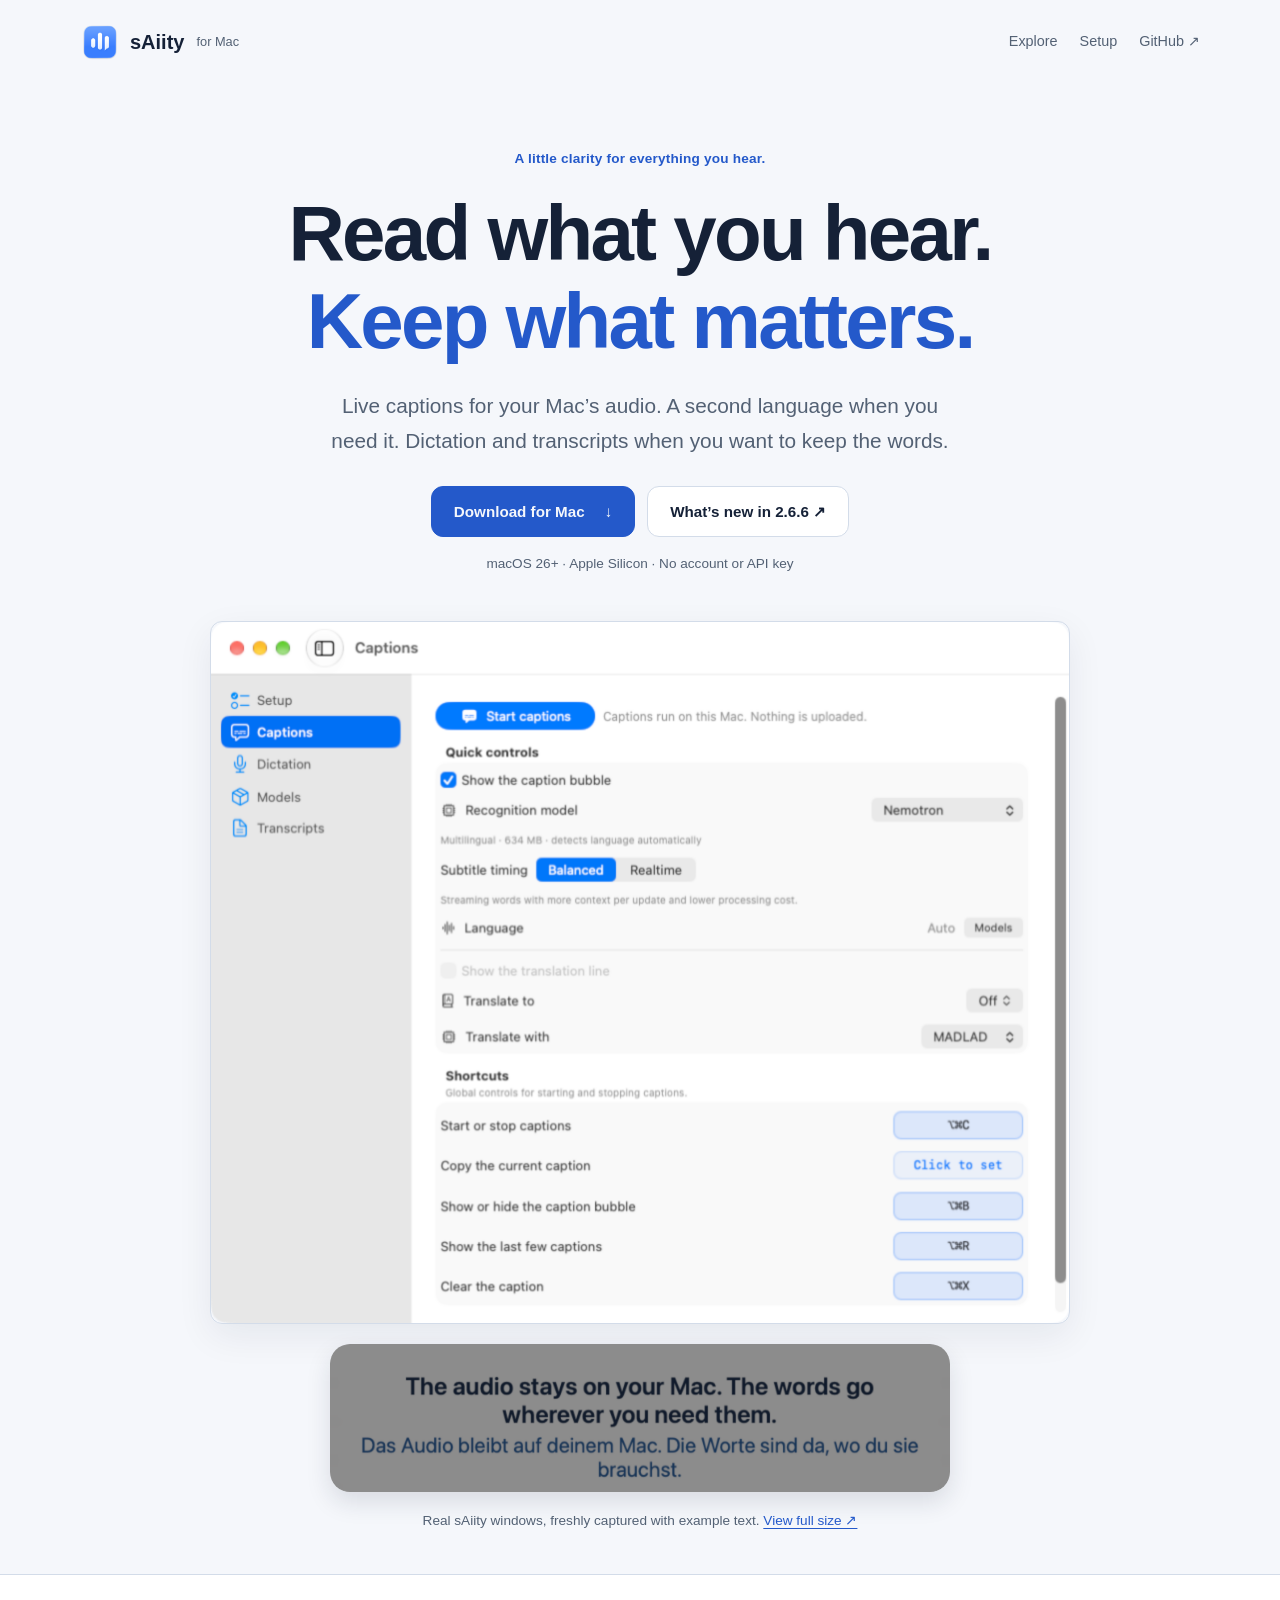
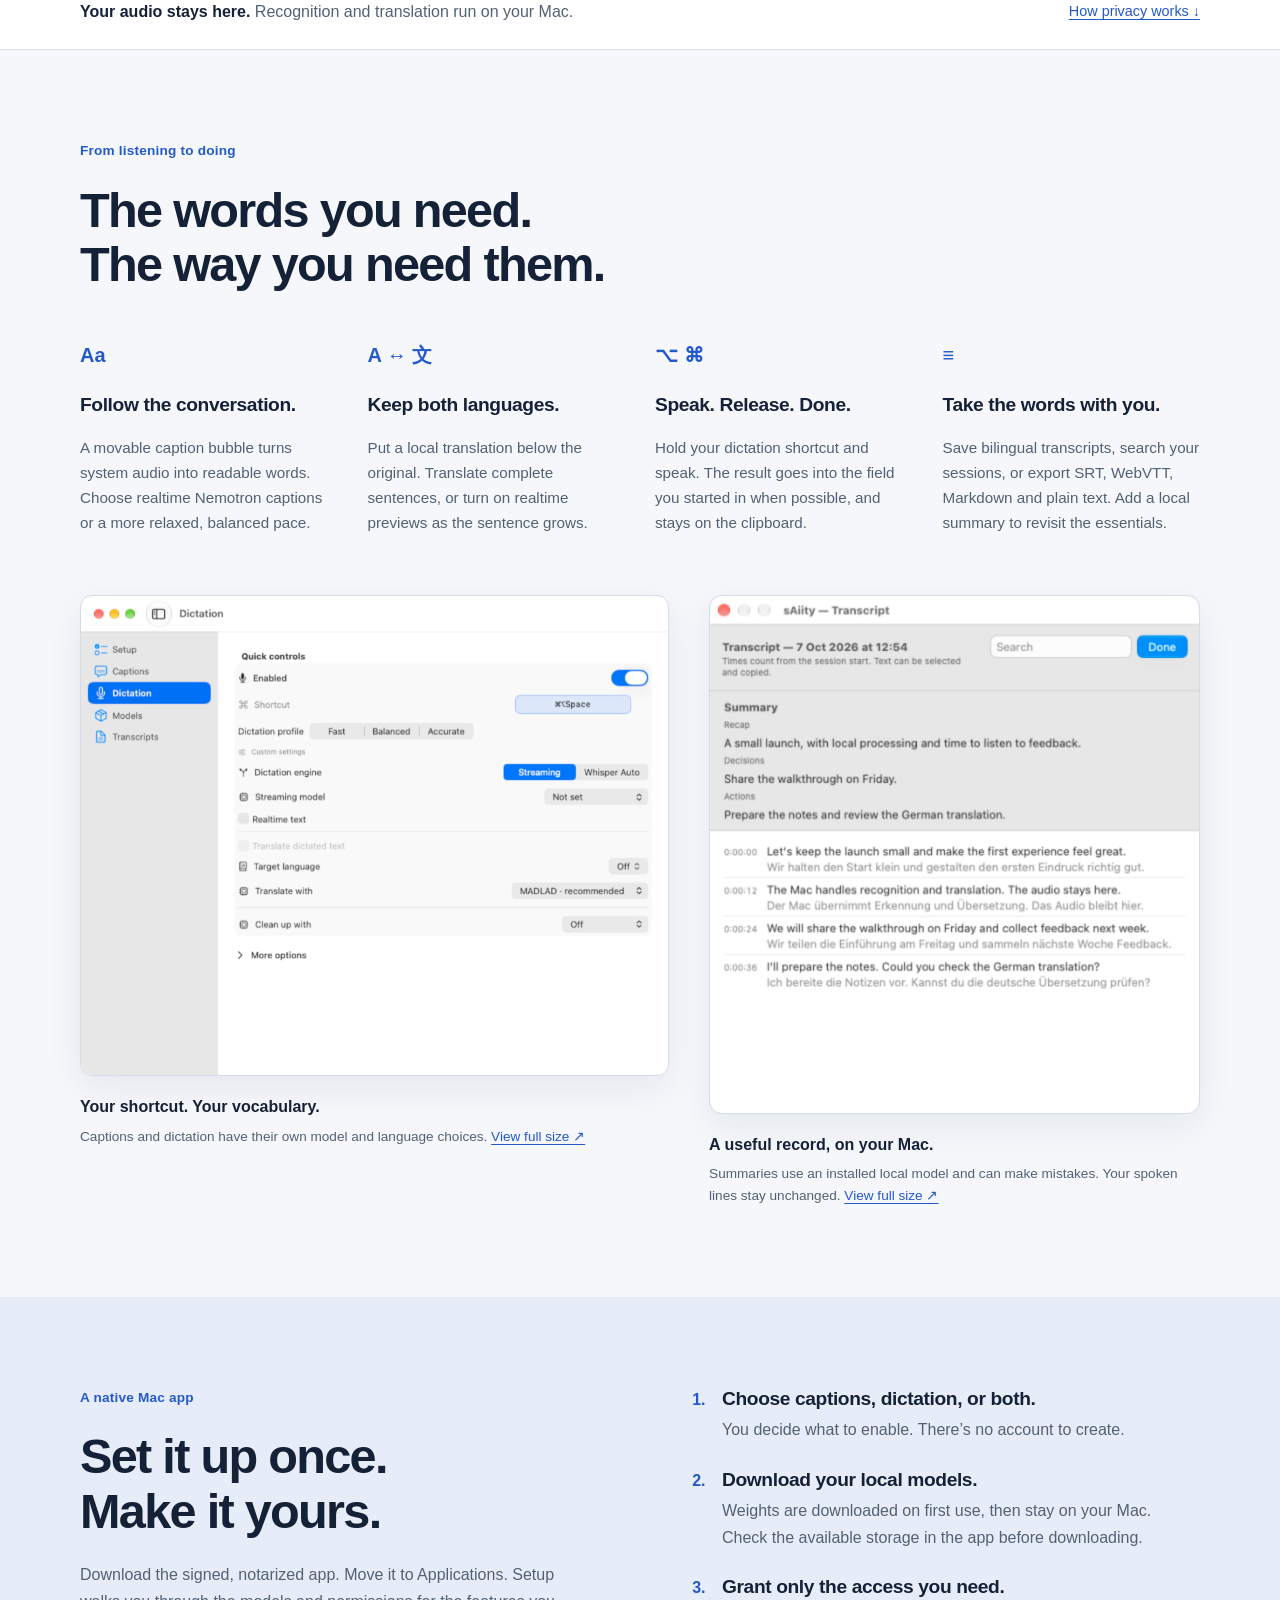
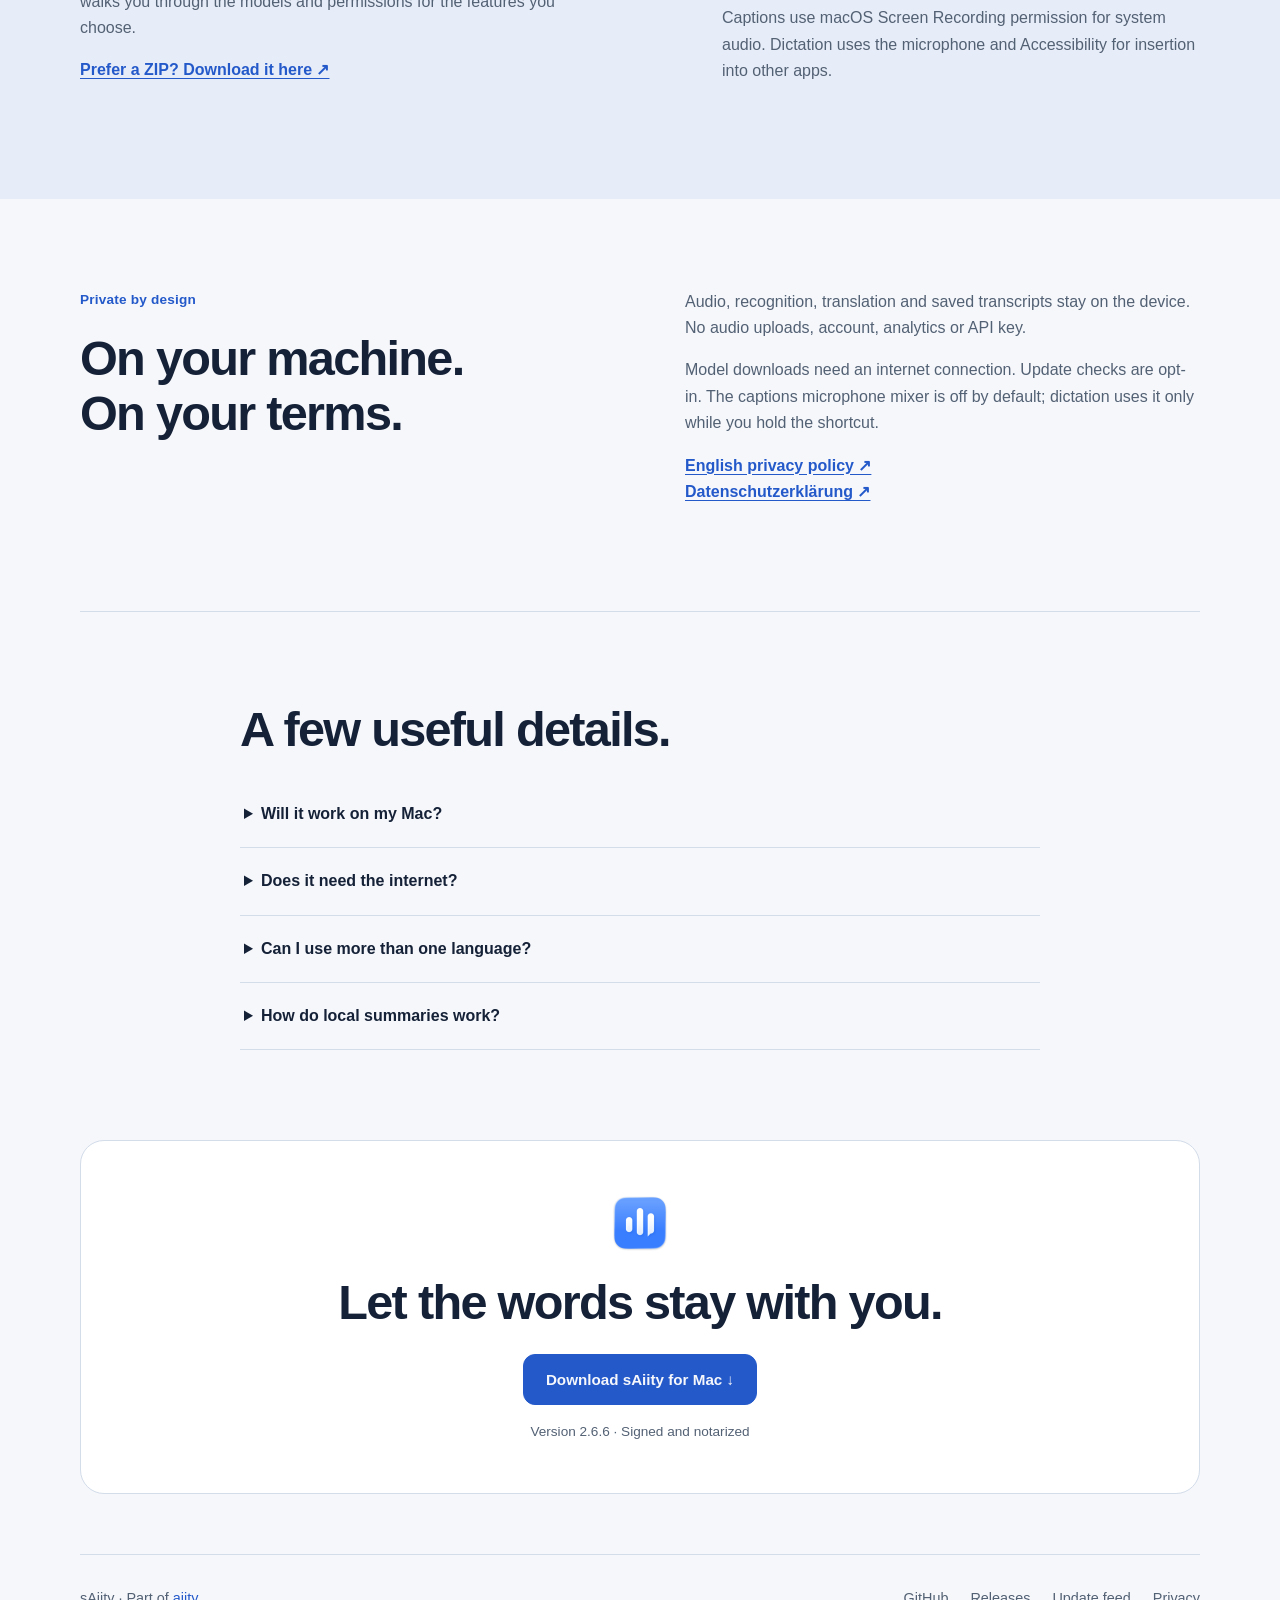
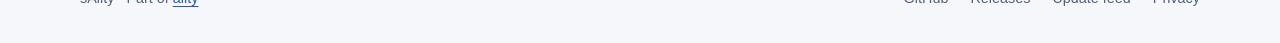
==== commit 2d69d01c: "docs: publish sAiity 2.6.6 Pages and Sparkle feed Point downloads and site copy at 2.6.6, refresh SH" ====
--- a/index.html
+++ b/index.html
@@ -28,7 +28,7 @@
       <p class="eyebrow">A little clarity for everything you hear.</p>
       <h1 id="hero-title">Read what you hear.<br><span>Keep what matters.</span></h1>
       <p class="intro">Live captions for your Mac’s audio. A second language when you need it. Dictation and transcripts when you want to keep the words.</p>
-      <div class="actions"><a class="button primary" href="https://github.com/enrzh/sAiity/releases/download/v2.6.5/sAiity-2.6.5.dmg">Download for Mac <span aria-hidden="true">↓</span></a><a class="button secondary" href="https://github.com/enrzh/sAiity/releases/tag/v2.6.5">What’s new in 2.6.5 ↗</a></div>
+      <div class="actions"><a class="button primary" href="https://github.com/enrzh/sAiity/releases/download/v2.6.6/sAiity-2.6.6.dmg">Download for Mac <span aria-hidden="true">↓</span></a><a class="button secondary" href="https://github.com/enrzh/sAiity/releases/tag/v2.6.6">What’s new in 2.6.6 ↗</a></div>
       <p class="fine">macOS 26+ · Apple Silicon · No account or API key</p>
       <figure class="hero-product">
         <a href="screenshots/captions.png" aria-label="View the Captions window at full size"><img class="desktop-shot" src="screenshots/captions.png" width="1720" height="1404" alt="The native Captions window with recognition, subtitle timing and translation controls." fetchpriority="high"></a>
@@ -54,7 +54,7 @@
     </section>
 
     <section class="section setup-band" id="setup" aria-labelledby="setup-title"><div class="shell setup-layout">
-      <div><p class="eyebrow">A native Mac app</p><h2 id="setup-title">Set it up once.<br>Make it yours.</h2><p>Download the signed, notarized app. Move it to Applications. Setup walks you through the models and permissions for the features you choose.</p><a class="text-link" href="https://github.com/enrzh/sAiity/releases/download/v2.6.5/sAiity-2.6.5.zip">Prefer a ZIP? Download it here ↗</a></div>
+      <div><p class="eyebrow">A native Mac app</p><h2 id="setup-title">Set it up once.<br>Make it yours.</h2><p>Download the signed, notarized app. Move it to Applications. Setup walks you through the models and permissions for the features you choose.</p><a class="text-link" href="https://github.com/enrzh/sAiity/releases/download/v2.6.6/sAiity-2.6.6.zip">Prefer a ZIP? Download it here ↗</a></div>
       <ol class="steps"><li><h3>Choose captions, dictation, or both.</h3><p>You decide what to enable. There’s no account to create.</p></li><li><h3>Download your local models.</h3><p>Weights are downloaded on first use, then stay on your Mac. Check the available storage in the app before downloading.</p></li><li><h3>Grant only the access you need.</h3><p>Captions use macOS Screen Recording permission for system audio. Dictation uses the microphone and Accessibility for insertion into other apps.</p></li></ol>
     </div></section>
 
@@ -67,9 +67,9 @@
       <details><summary>Will it work on my Mac?</summary><p>sAiity requires macOS 26 or later and Apple Silicon. Intel Macs and Windows are not supported releases. Model speed depends on your Mac, available memory and the models you choose.</p></details>
       <details><summary>Does it need the internet?</summary><p>To download models and, if enabled, check for updates. Once the chosen models are installed, recognition and translation run locally.</p></details>
       <details><summary>Can I use more than one language?</summary><p>Yes. Language coverage depends on the recognition and translation engines you select. Dictation without translation preserves supported spoken languages; turning translation on asks for the result in your chosen target language.</p></details>
-      <details><summary>How do local summaries work?</summary><p>Version 2.6.5 uses the Gemma cleanup model already installed for dictation. It does not download another model. Summaries can miss or invent details, and long transcripts may omit earlier lines. Original spoken lines and subtitle exports are preserved.</p></details>
+      <details><summary>How do local summaries work?</summary><p>Version 2.6.6 opens Summarize, Summarize Again and Remove Summary in the resizable transcript reader. It uses the Gemma cleanup model already installed for dictation and does not download another model. Summaries can miss or invent details, and long transcripts may omit earlier lines. Original spoken lines and subtitle exports are preserved.</p></details>
     </section>
-    <section class="shell closing"><img src="screenshots/icon.png" width="64" height="64" alt=""><h2>Let the words stay with you.</h2><a class="button primary" href="https://github.com/enrzh/sAiity/releases/download/v2.6.5/sAiity-2.6.5.dmg">Download sAiity for Mac ↓</a><p class="fine">Version 2.6.5 · Signed and notarized</p></section>
+    <section class="shell closing"><img src="screenshots/icon.png" width="64" height="64" alt=""><h2>Let the words stay with you.</h2><a class="button primary" href="https://github.com/enrzh/sAiity/releases/download/v2.6.6/sAiity-2.6.6.dmg">Download sAiity for Mac ↓</a><p class="fine">Version 2.6.6 · Signed and notarized</p></section>
   </main>
   <footer class="shell footer"><p>sAiity · Part of <a href="https://aiity.de">aiity</a></p><nav aria-label="Footer"><a href="https://github.com/enrzh/sAiity">GitHub</a><a href="https://github.com/enrzh/sAiity/releases">Releases</a><a href="appcast.xml">Update feed</a><a href="en/privacy.html">Privacy</a></nav></footer>
 </body>
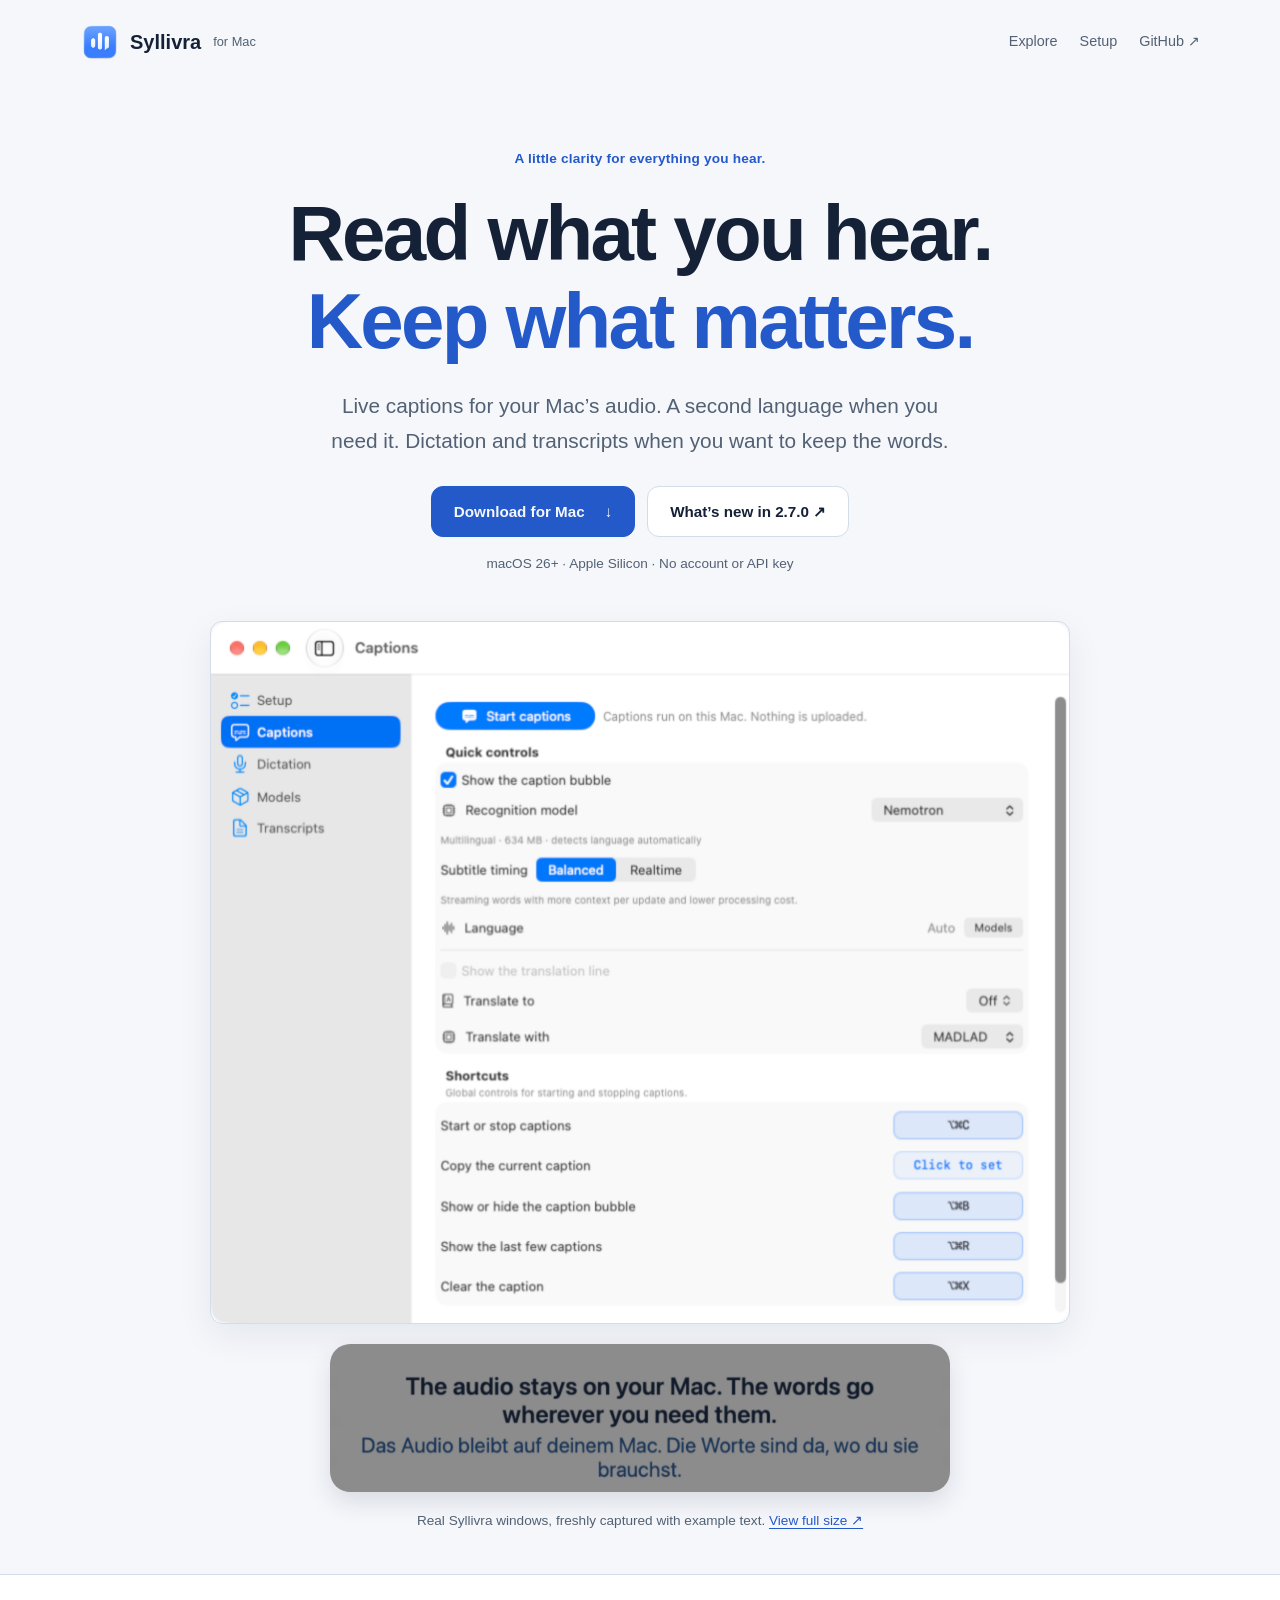
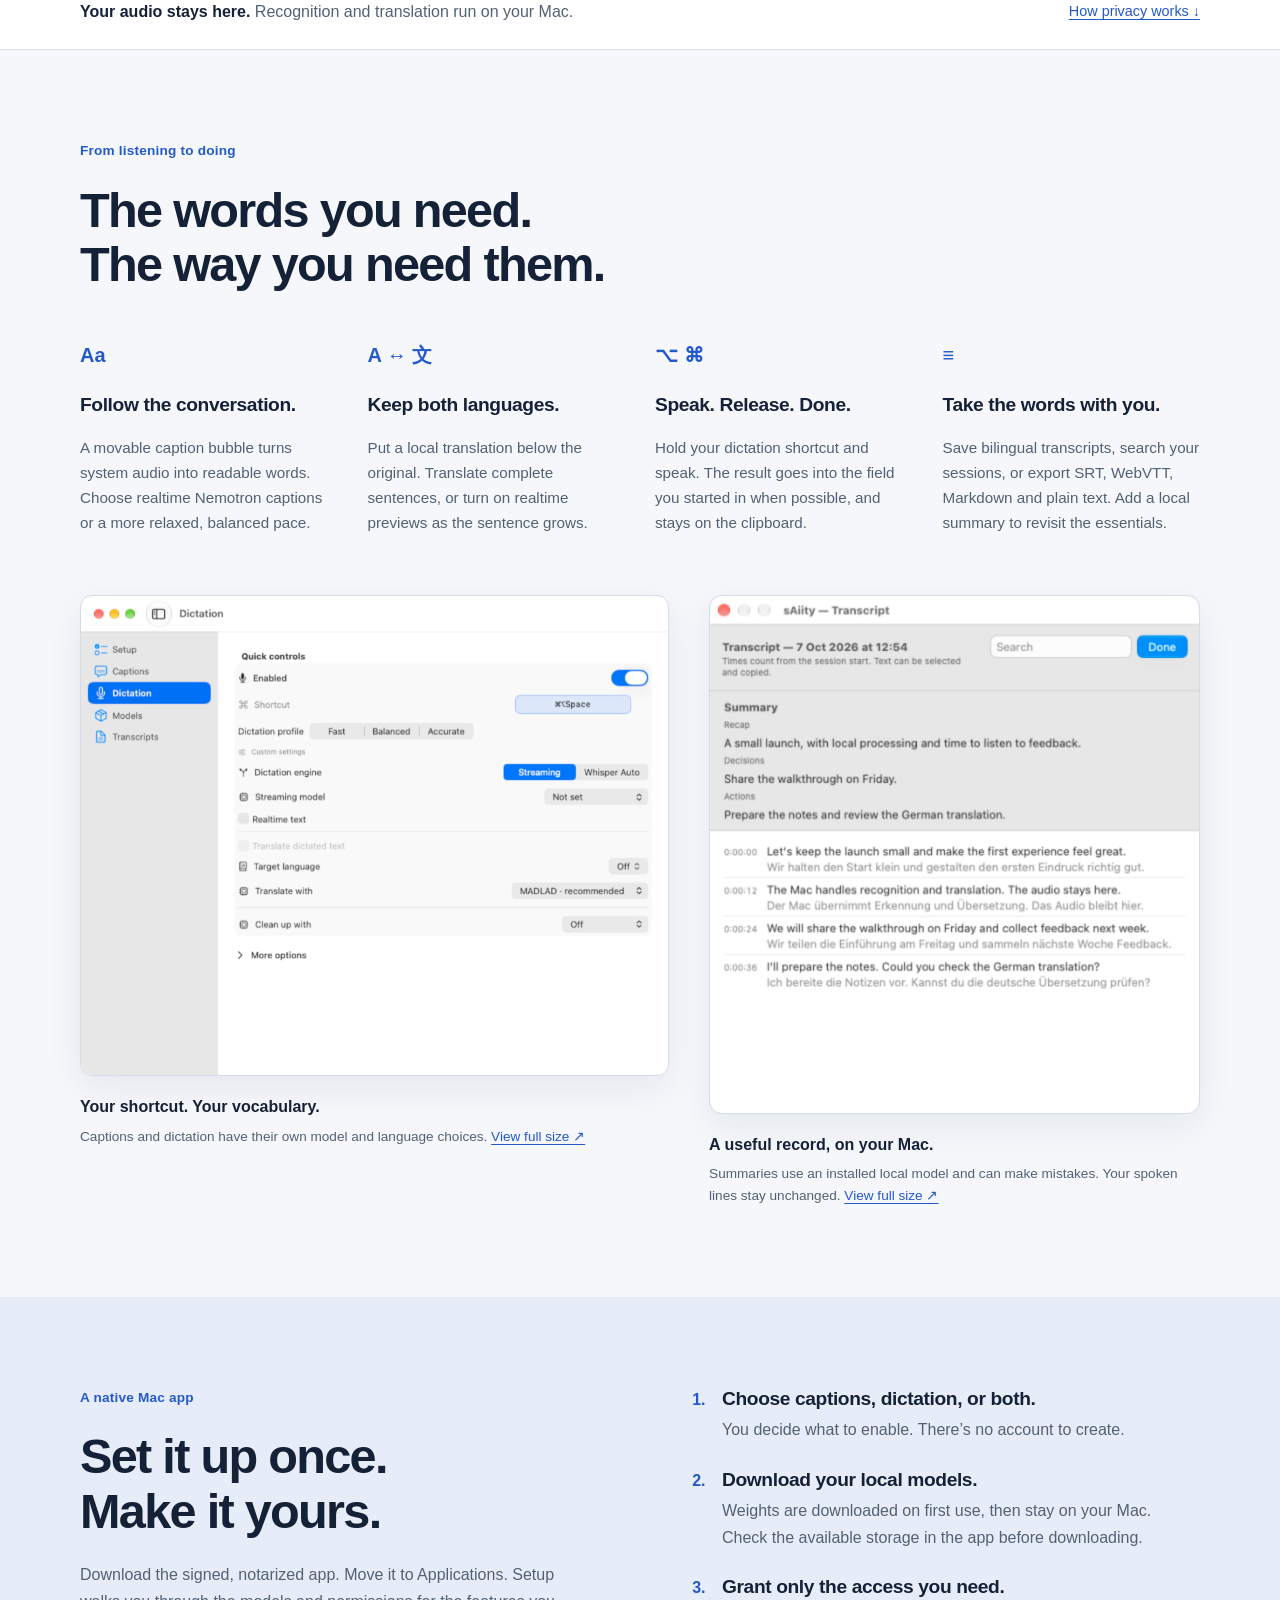
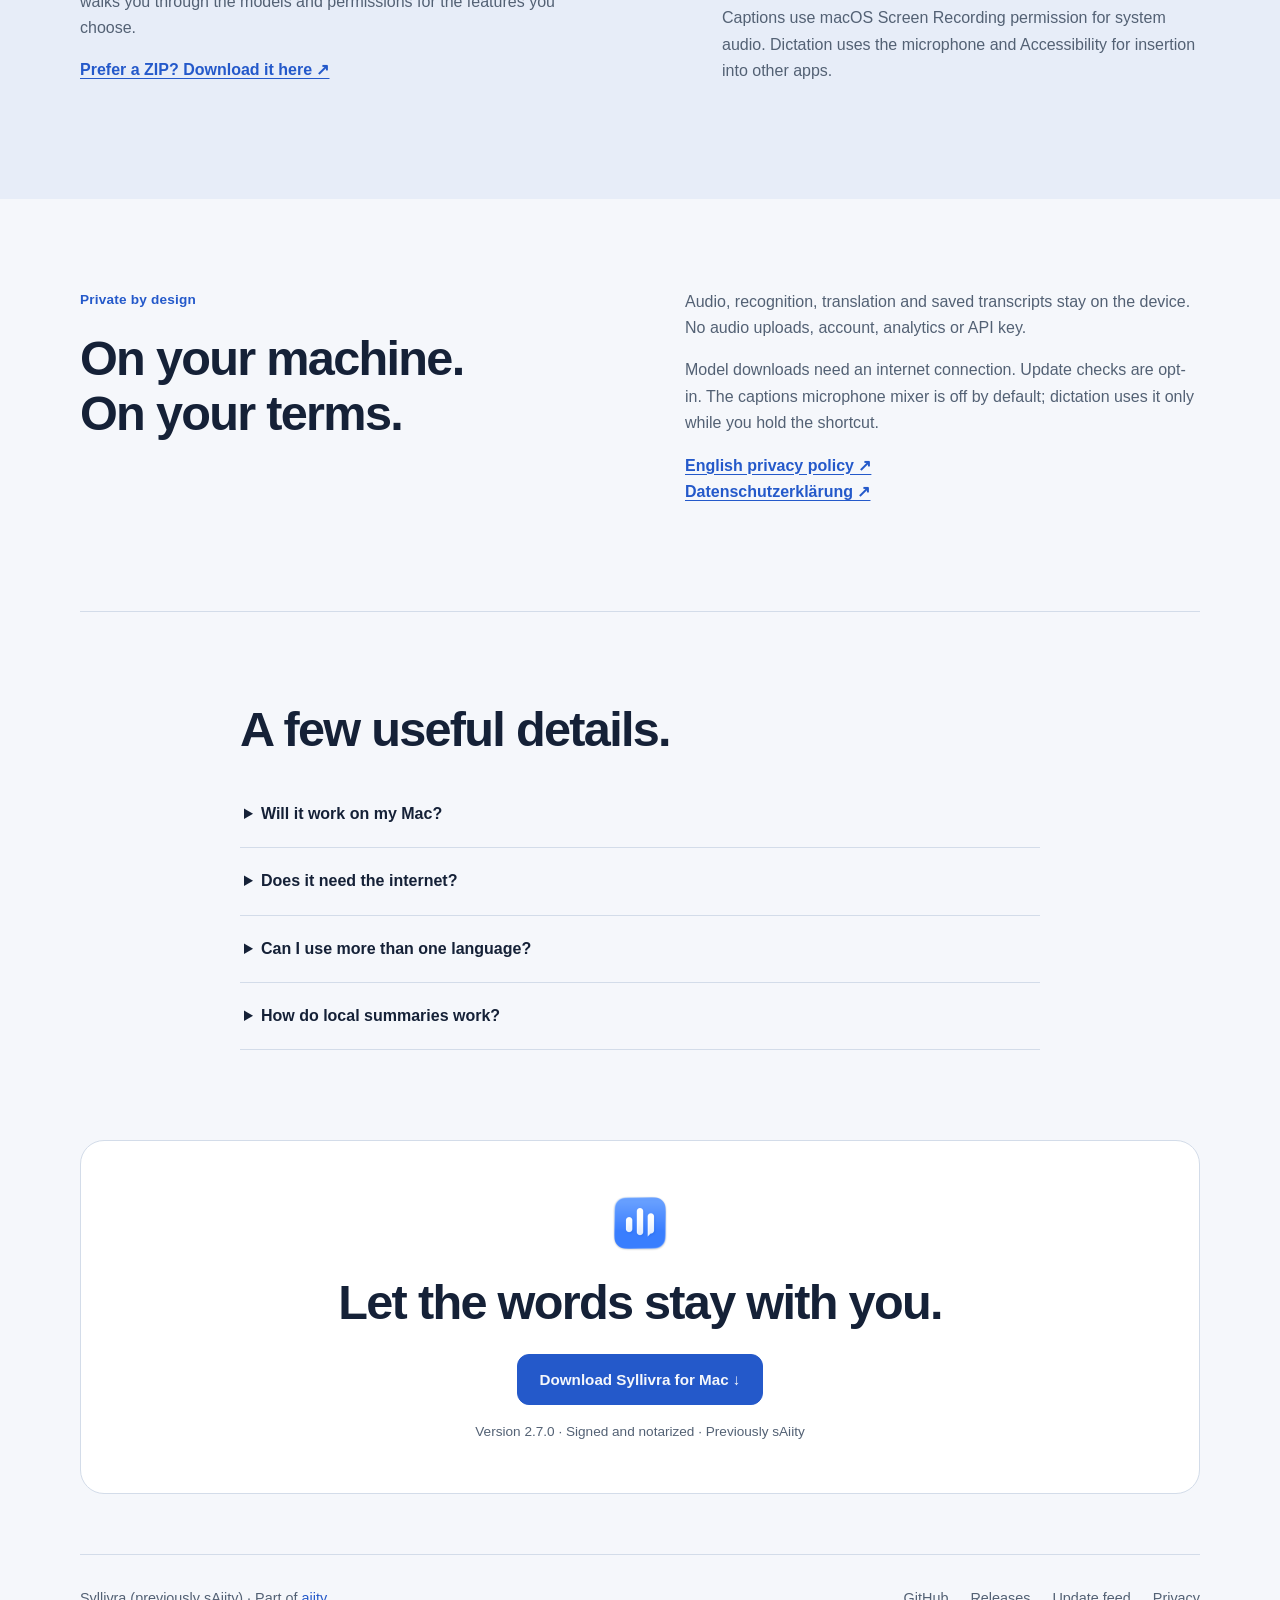
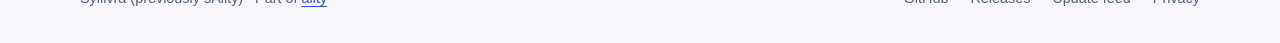
==== commit 9ac4733f: "docs: publish Syllivra 2.7.0 Pages and Sparkle feed (previously sAiity) Rename the public site and R" ====
--- a/index.html
+++ b/index.html
@@ -3,12 +3,12 @@
 <head>
   <meta charset="utf-8">
   <meta name="viewport" content="width=device-width, initial-scale=1">
-  <title>sAiity — Read what you hear</title>
+  <title>Syllivra (previously sAiity) — Read what you hear</title>
   <meta name="description" content="Live captions, local translation, press-to-talk dictation and saved transcripts. A native Mac app that keeps your audio on your Mac.">
   <link rel="canonical" href="https://enrzh.github.io/sAiity/">
   <meta name="color-scheme" content="light dark">
   <meta name="theme-color" content="#f5f7fb">
-  <meta property="og:title" content="sAiity — Read what you hear">
+  <meta property="og:title" content="Syllivra — Read what you hear">
   <meta property="og:description" content="Captions, translation, dictation and transcripts. On your Mac.">
   <meta property="og:type" content="website">
   <meta property="og:url" content="https://enrzh.github.io/sAiity/">
@@ -20,7 +20,7 @@
 <body>
   <a class="skip" href="#main">Skip to content</a>
   <header class="shell header">
-    <a class="brand" href="./" aria-label="sAiity home"><img src="screenshots/icon.png" width="40" height="40" alt="">sAiity <span>for Mac</span></a>
+    <a class="brand" href="./" aria-label="Syllivra home"><img src="screenshots/icon.png" width="40" height="40" alt="">Syllivra <span>for Mac</span></a>
     <nav aria-label="Main navigation"><a href="#features">Explore</a><a href="#setup">Setup</a><a href="https://github.com/enrzh/sAiity">GitHub ↗</a></nav>
   </header>
   <main id="main">
@@ -28,12 +28,12 @@
       <p class="eyebrow">A little clarity for everything you hear.</p>
       <h1 id="hero-title">Read what you hear.<br><span>Keep what matters.</span></h1>
       <p class="intro">Live captions for your Mac’s audio. A second language when you need it. Dictation and transcripts when you want to keep the words.</p>
-      <div class="actions"><a class="button primary" href="https://github.com/enrzh/sAiity/releases/download/v2.6.6/sAiity-2.6.6.dmg">Download for Mac <span aria-hidden="true">↓</span></a><a class="button secondary" href="https://github.com/enrzh/sAiity/releases/tag/v2.6.6">What’s new in 2.6.6 ↗</a></div>
+      <div class="actions"><a class="button primary" href="https://github.com/enrzh/sAiity/releases/download/v2.7.0/Syllivra-2.7.0.dmg">Download for Mac <span aria-hidden="true">↓</span></a><a class="button secondary" href="https://github.com/enrzh/sAiity/releases/tag/v2.7.0">What’s new in 2.7.0 ↗</a></div>
       <p class="fine">macOS 26+ · Apple Silicon · No account or API key</p>
       <figure class="hero-product">
         <a href="screenshots/captions.png" aria-label="View the Captions window at full size"><img class="desktop-shot" src="screenshots/captions.png" width="1720" height="1404" alt="The native Captions window with recognition, subtitle timing and translation controls." fetchpriority="high"></a>
         <img class="bubble-shot" src="screenshots/bubble.png" width="1536" height="368" alt="A live caption with its German translation: The audio stays on your Mac. The words go wherever you need them.">
-        <figcaption>Real sAiity windows, freshly captured with example text. <a href="screenshots/captions.png">View full size ↗</a></figcaption>
+        <figcaption>Real Syllivra windows, freshly captured with example text. <a href="screenshots/captions.png">View full size ↗</a></figcaption>
       </figure>
     </section>
 
@@ -54,7 +54,7 @@
     </section>
 
     <section class="section setup-band" id="setup" aria-labelledby="setup-title"><div class="shell setup-layout">
-      <div><p class="eyebrow">A native Mac app</p><h2 id="setup-title">Set it up once.<br>Make it yours.</h2><p>Download the signed, notarized app. Move it to Applications. Setup walks you through the models and permissions for the features you choose.</p><a class="text-link" href="https://github.com/enrzh/sAiity/releases/download/v2.6.6/sAiity-2.6.6.zip">Prefer a ZIP? Download it here ↗</a></div>
+      <div><p class="eyebrow">A native Mac app</p><h2 id="setup-title">Set it up once.<br>Make it yours.</h2><p>Download the signed, notarized app. Move it to Applications. Setup walks you through the models and permissions for the features you choose.</p><a class="text-link" href="https://github.com/enrzh/sAiity/releases/download/v2.7.0/Syllivra-2.7.0.zip">Prefer a ZIP? Download it here ↗</a></div>
       <ol class="steps"><li><h3>Choose captions, dictation, or both.</h3><p>You decide what to enable. There’s no account to create.</p></li><li><h3>Download your local models.</h3><p>Weights are downloaded on first use, then stay on your Mac. Check the available storage in the app before downloading.</p></li><li><h3>Grant only the access you need.</h3><p>Captions use macOS Screen Recording permission for system audio. Dictation uses the microphone and Accessibility for insertion into other apps.</p></li></ol>
     </div></section>
 
@@ -64,13 +64,13 @@
     </section>
 
     <section class="shell faq section" aria-labelledby="faq-title"><h2 id="faq-title">A few useful details.</h2>
-      <details><summary>Will it work on my Mac?</summary><p>sAiity requires macOS 26 or later and Apple Silicon. Intel Macs and Windows are not supported releases. Model speed depends on your Mac, available memory and the models you choose.</p></details>
+      <details><summary>Will it work on my Mac?</summary><p>Syllivra requires macOS 26 or later and Apple Silicon. Intel Macs and Windows are not supported releases. Model speed depends on your Mac, available memory and the models you choose.</p></details>
       <details><summary>Does it need the internet?</summary><p>To download models and, if enabled, check for updates. Once the chosen models are installed, recognition and translation run locally.</p></details>
       <details><summary>Can I use more than one language?</summary><p>Yes. Language coverage depends on the recognition and translation engines you select. Dictation without translation preserves supported spoken languages; turning translation on asks for the result in your chosen target language.</p></details>
-      <details><summary>How do local summaries work?</summary><p>Version 2.6.6 opens Summarize, Summarize Again and Remove Summary in the resizable transcript reader. It uses the Gemma cleanup model already installed for dictation and does not download another model. Summaries can miss or invent details, and long transcripts may omit earlier lines. Original spoken lines and subtitle exports are preserved.</p></details>
+      <details><summary>How do local summaries work?</summary><p>Since version 2.6.6, Syllivra opens Summarize, Summarize Again and Remove Summary in the resizable transcript reader. It uses the Gemma cleanup model already installed for dictation and does not download another model. Summaries can miss or invent details, and long transcripts may omit earlier lines. Original spoken lines and subtitle exports are preserved.</p></details>
     </section>
-    <section class="shell closing"><img src="screenshots/icon.png" width="64" height="64" alt=""><h2>Let the words stay with you.</h2><a class="button primary" href="https://github.com/enrzh/sAiity/releases/download/v2.6.6/sAiity-2.6.6.dmg">Download sAiity for Mac ↓</a><p class="fine">Version 2.6.6 · Signed and notarized</p></section>
+    <section class="shell closing"><img src="screenshots/icon.png" width="64" height="64" alt=""><h2>Let the words stay with you.</h2><a class="button primary" href="https://github.com/enrzh/sAiity/releases/download/v2.7.0/Syllivra-2.7.0.dmg">Download Syllivra for Mac ↓</a><p class="fine">Version 2.7.0 · Signed and notarized · Previously sAiity</p></section>
   </main>
-  <footer class="shell footer"><p>sAiity · Part of <a href="https://aiity.de">aiity</a></p><nav aria-label="Footer"><a href="https://github.com/enrzh/sAiity">GitHub</a><a href="https://github.com/enrzh/sAiity/releases">Releases</a><a href="appcast.xml">Update feed</a><a href="en/privacy.html">Privacy</a></nav></footer>
+  <footer class="shell footer"><p>Syllivra (previously sAiity) · Part of <a href="https://aiity.de">aiity</a></p><nav aria-label="Footer"><a href="https://github.com/enrzh/sAiity">GitHub</a><a href="https://github.com/enrzh/sAiity/releases">Releases</a><a href="appcast.xml">Update feed</a><a href="en/privacy.html">Privacy</a></nav></footer>
 </body>
 </html>
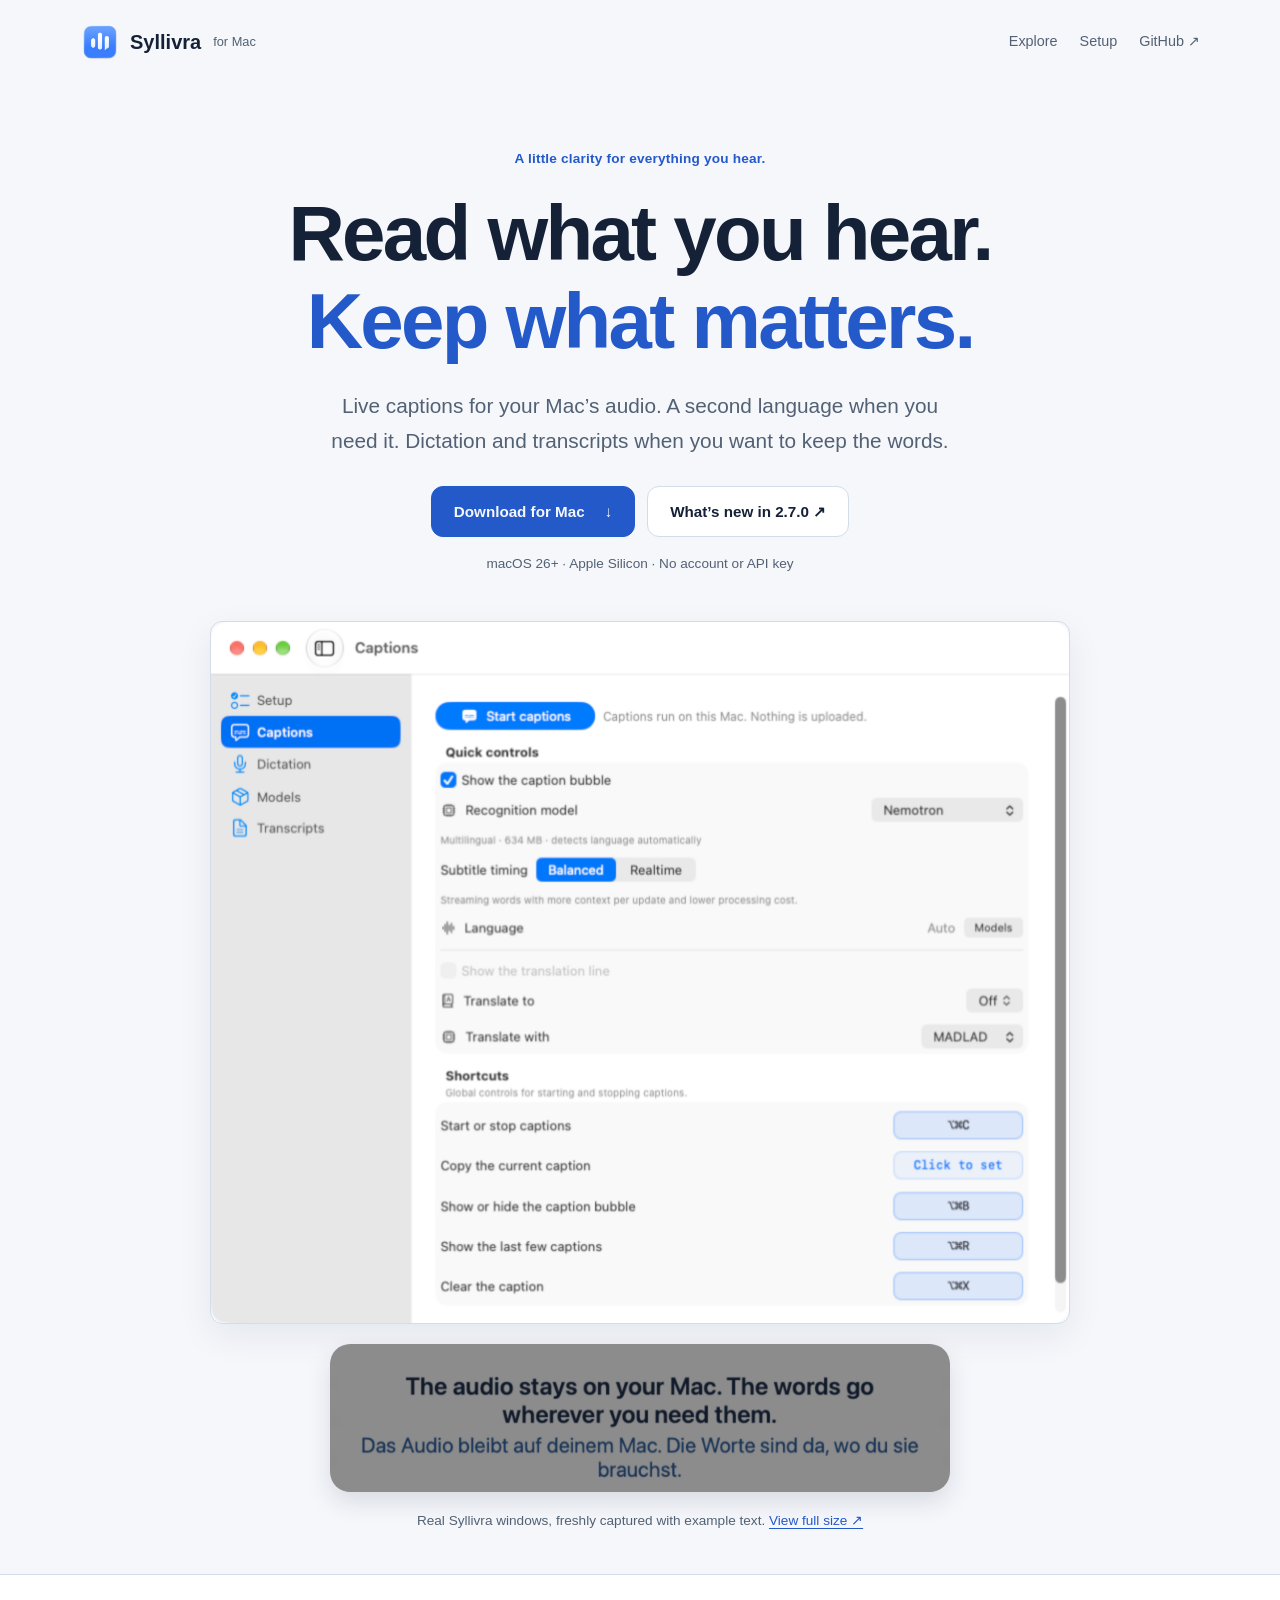
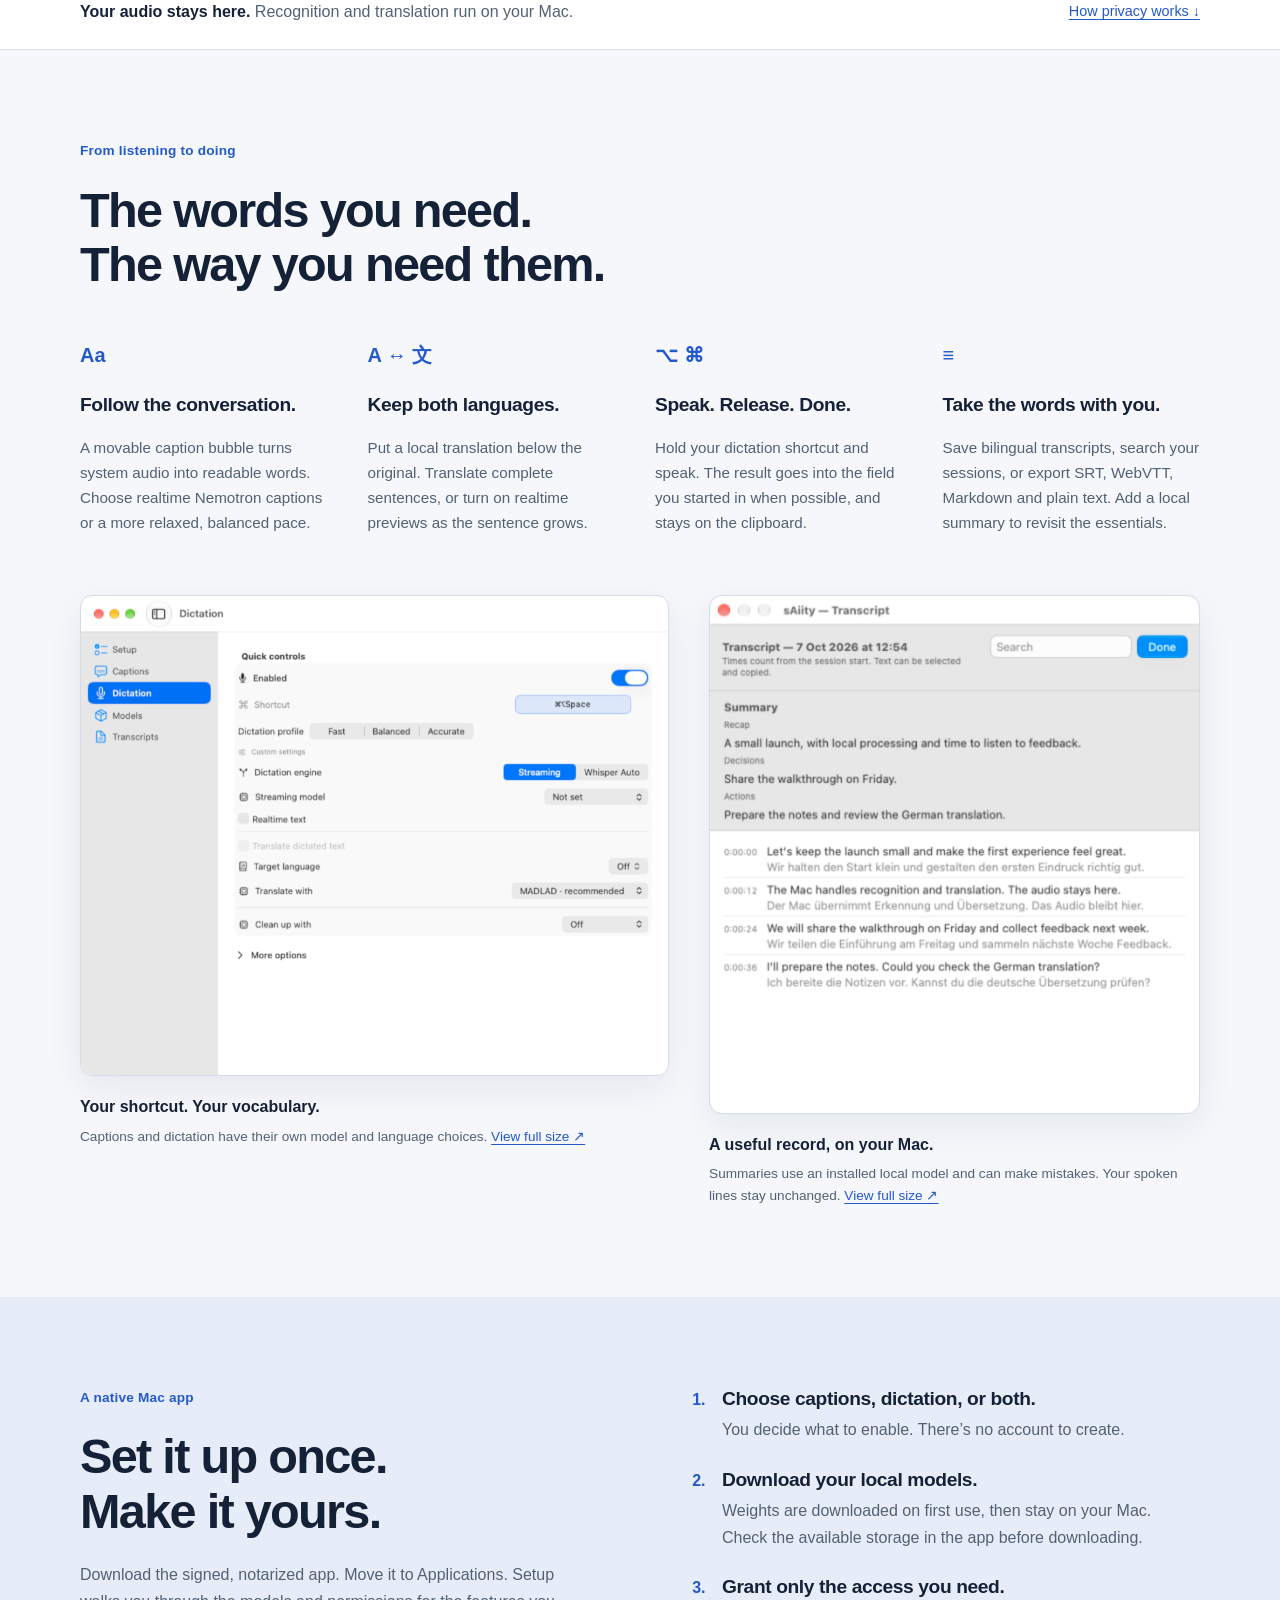
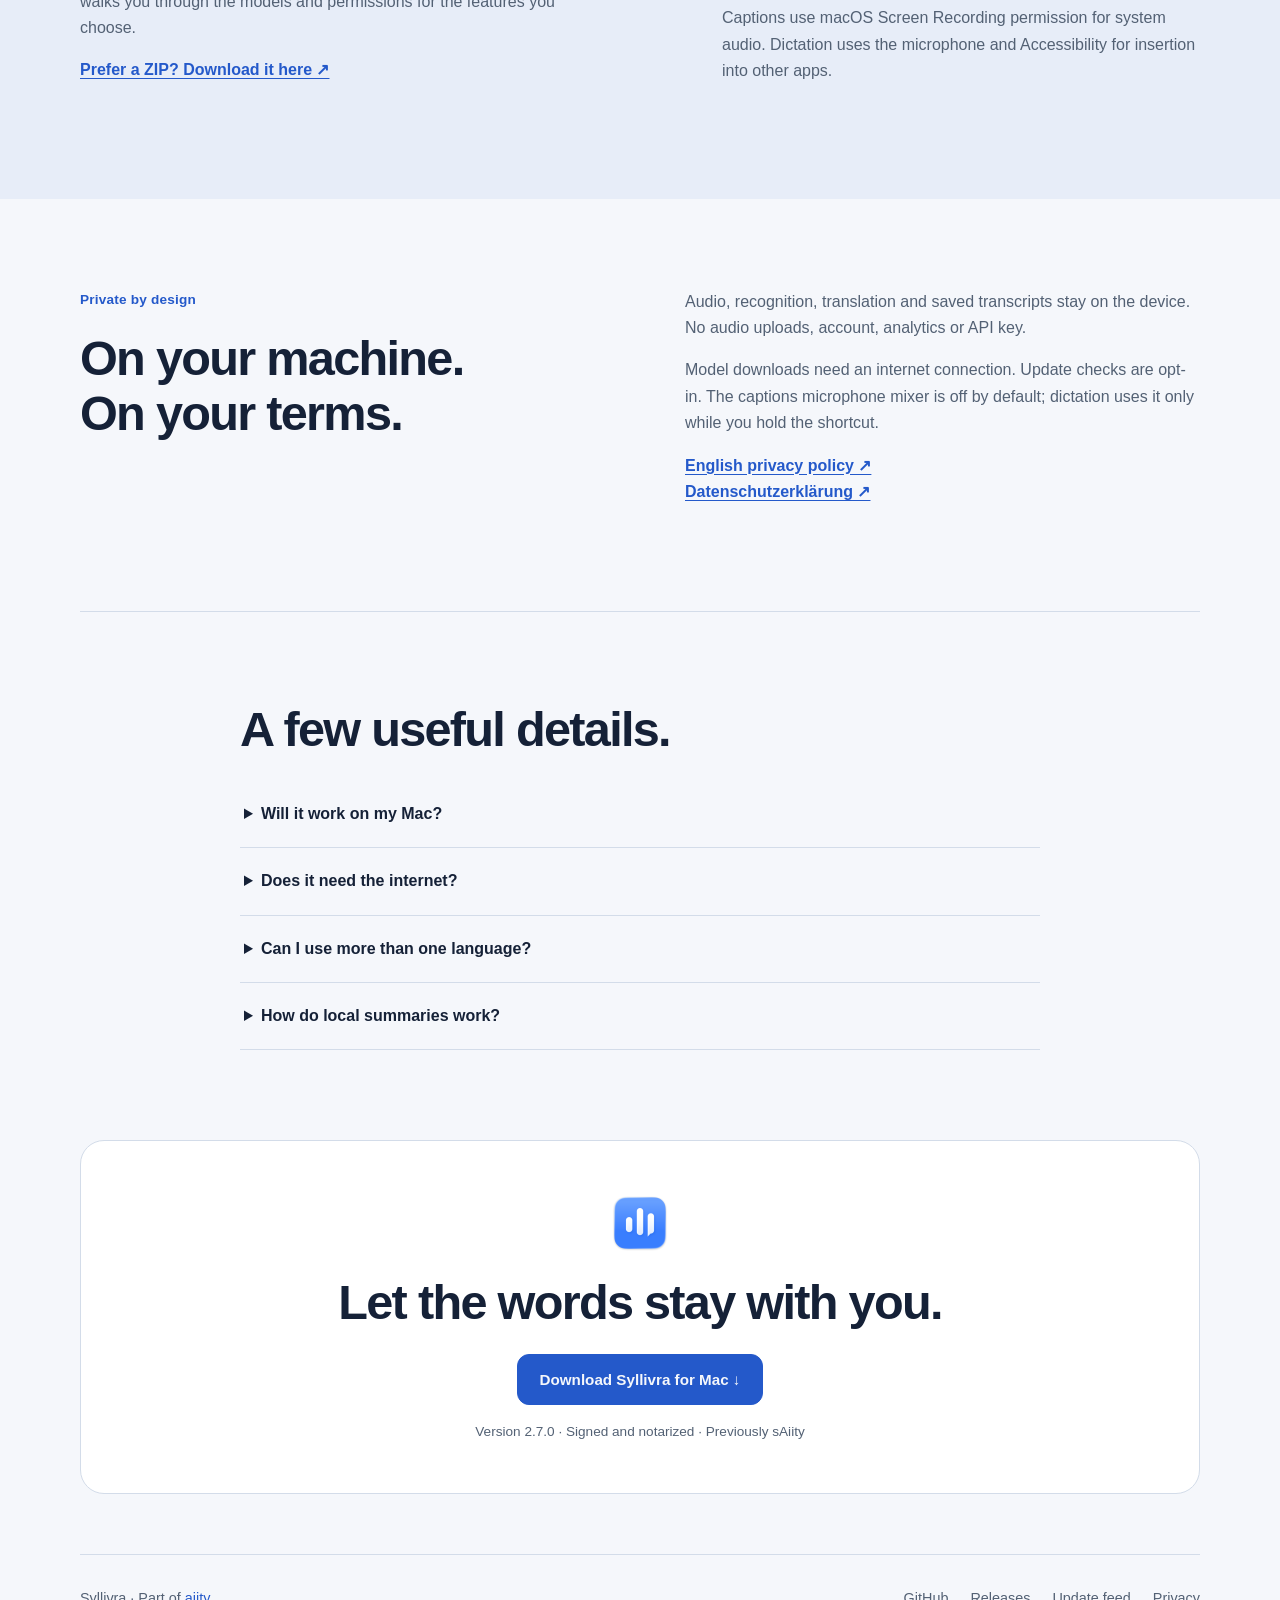
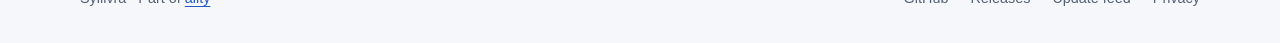
==== commit 3d7422e2: "docs: rename public pages to Syllivra" ====
--- a/index.html
+++ b/index.html
@@ -3,7 +3,7 @@
 <head>
   <meta charset="utf-8">
   <meta name="viewport" content="width=device-width, initial-scale=1">
-  <title>Syllivra (previously sAiity) — Read what you hear</title>
+  <title>Syllivra — Read what you hear</title>
   <meta name="description" content="Live captions, local translation, press-to-talk dictation and saved transcripts. A native Mac app that keeps your audio on your Mac.">
   <link rel="canonical" href="https://enrzh.github.io/sAiity/">
   <meta name="color-scheme" content="light dark">
@@ -71,6 +71,6 @@
     </section>
     <section class="shell closing"><img src="screenshots/icon.png" width="64" height="64" alt=""><h2>Let the words stay with you.</h2><a class="button primary" href="https://github.com/enrzh/sAiity/releases/download/v2.7.0/Syllivra-2.7.0.dmg">Download Syllivra for Mac ↓</a><p class="fine">Version 2.7.0 · Signed and notarized · Previously sAiity</p></section>
   </main>
-  <footer class="shell footer"><p>Syllivra (previously sAiity) · Part of <a href="https://aiity.de">aiity</a></p><nav aria-label="Footer"><a href="https://github.com/enrzh/sAiity">GitHub</a><a href="https://github.com/enrzh/sAiity/releases">Releases</a><a href="appcast.xml">Update feed</a><a href="en/privacy.html">Privacy</a></nav></footer>
+  <footer class="shell footer"><p>Syllivra · Part of <a href="https://aiity.de">aiity</a></p><nav aria-label="Footer"><a href="https://github.com/enrzh/sAiity">GitHub</a><a href="https://github.com/enrzh/sAiity/releases">Releases</a><a href="appcast.xml">Update feed</a><a href="en/privacy.html">Privacy</a></nav></footer>
 </body>
 </html>
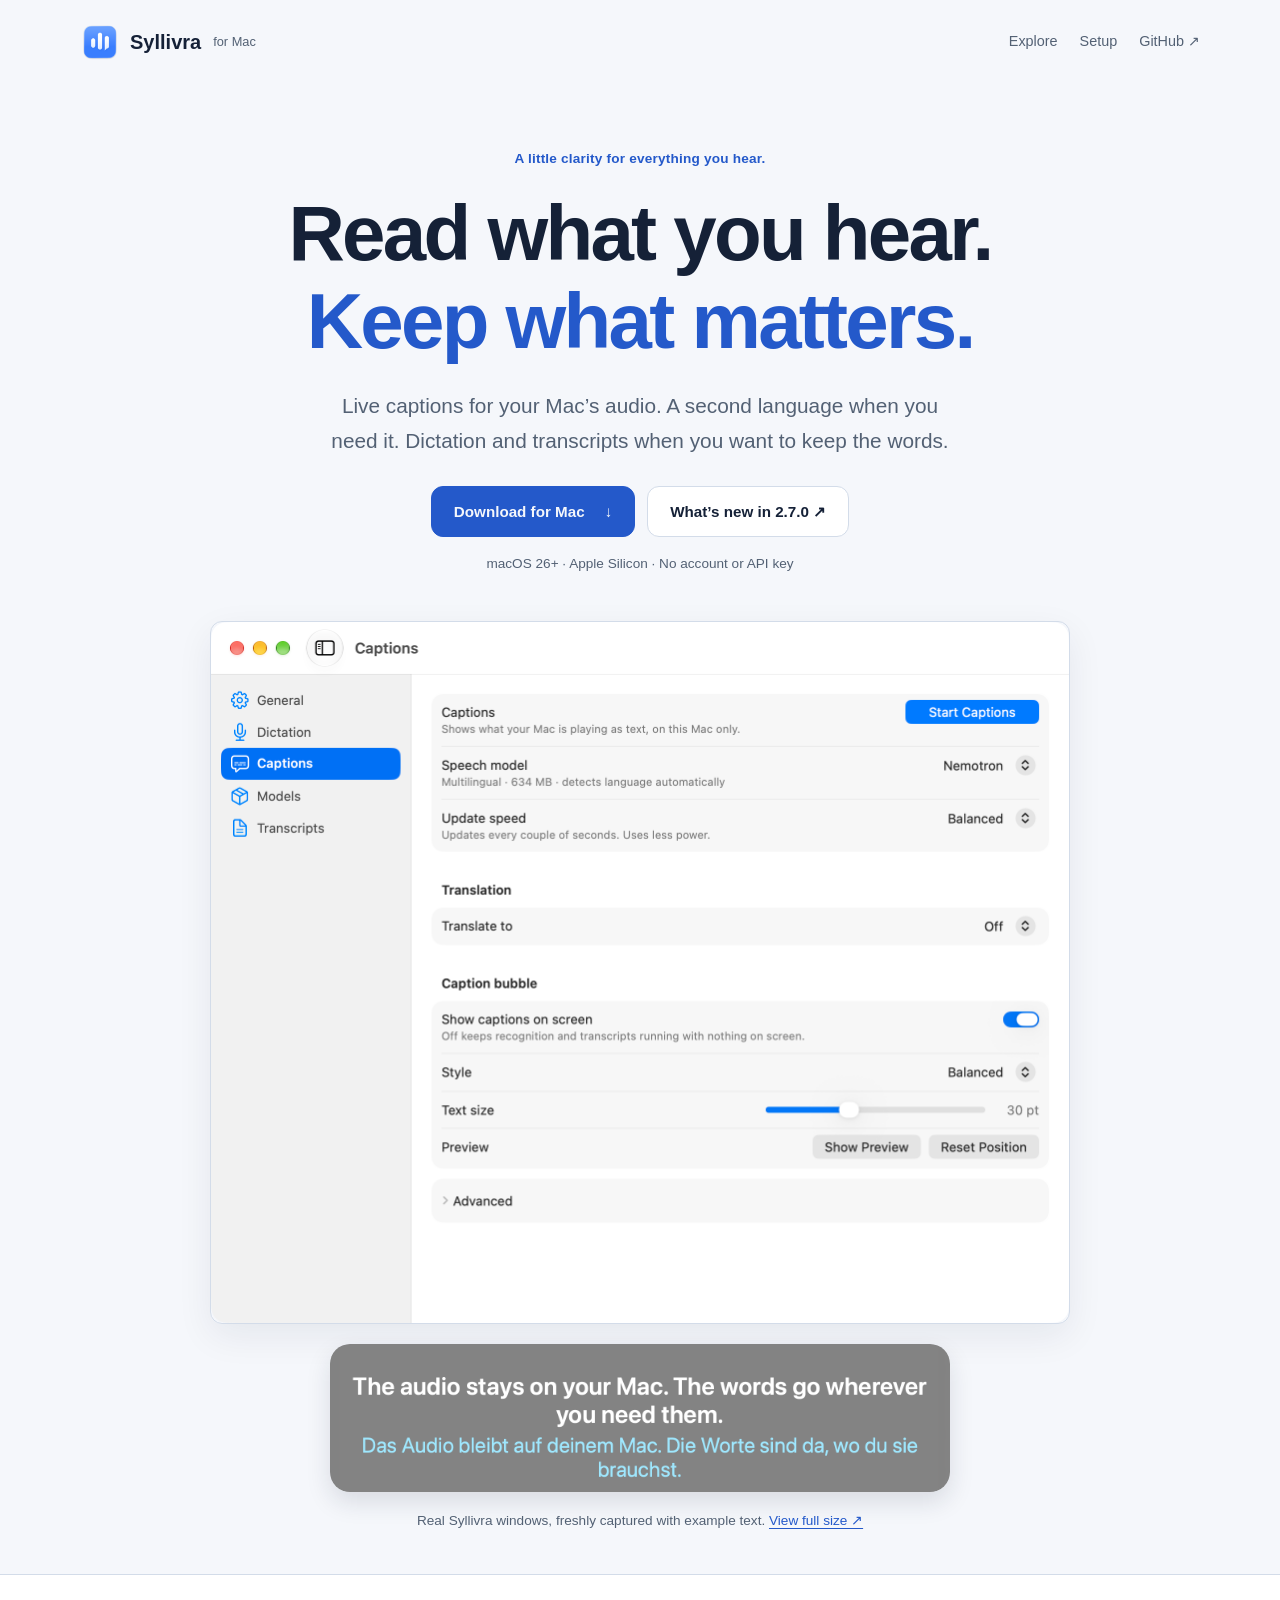
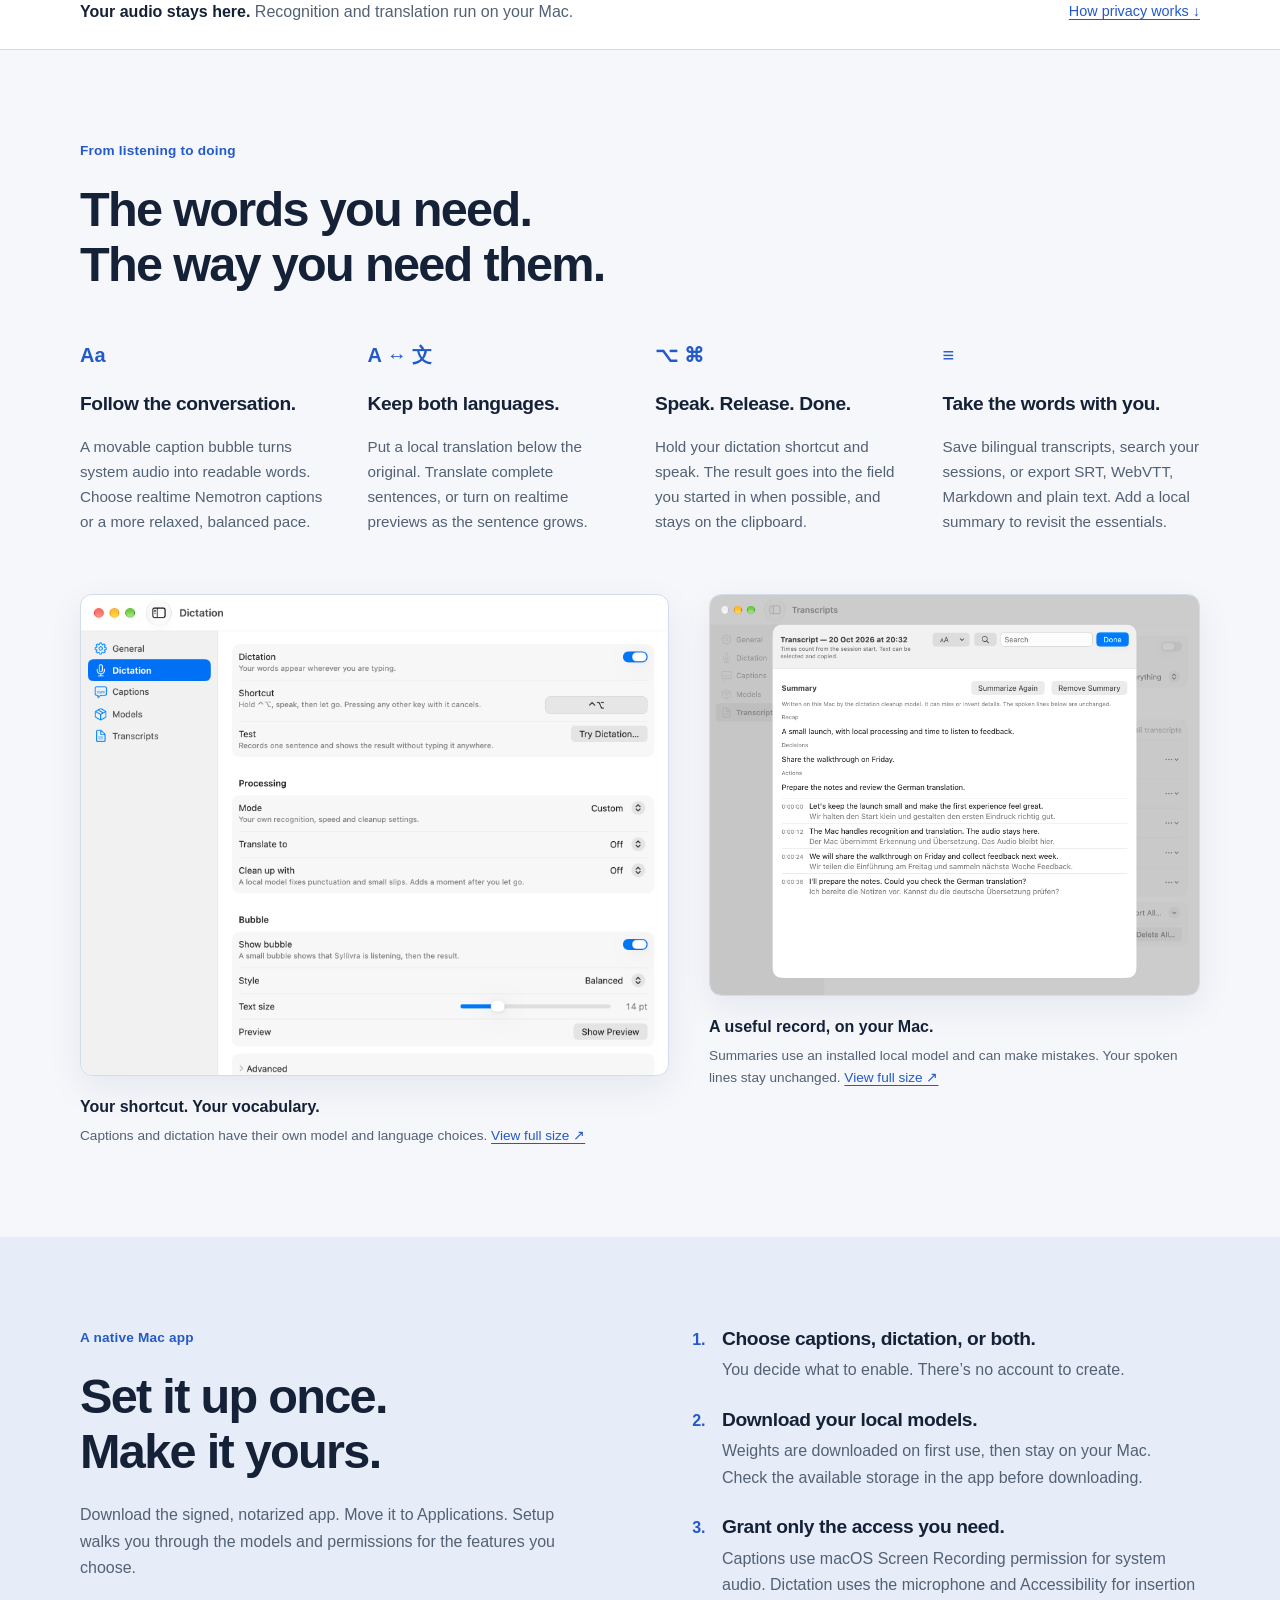
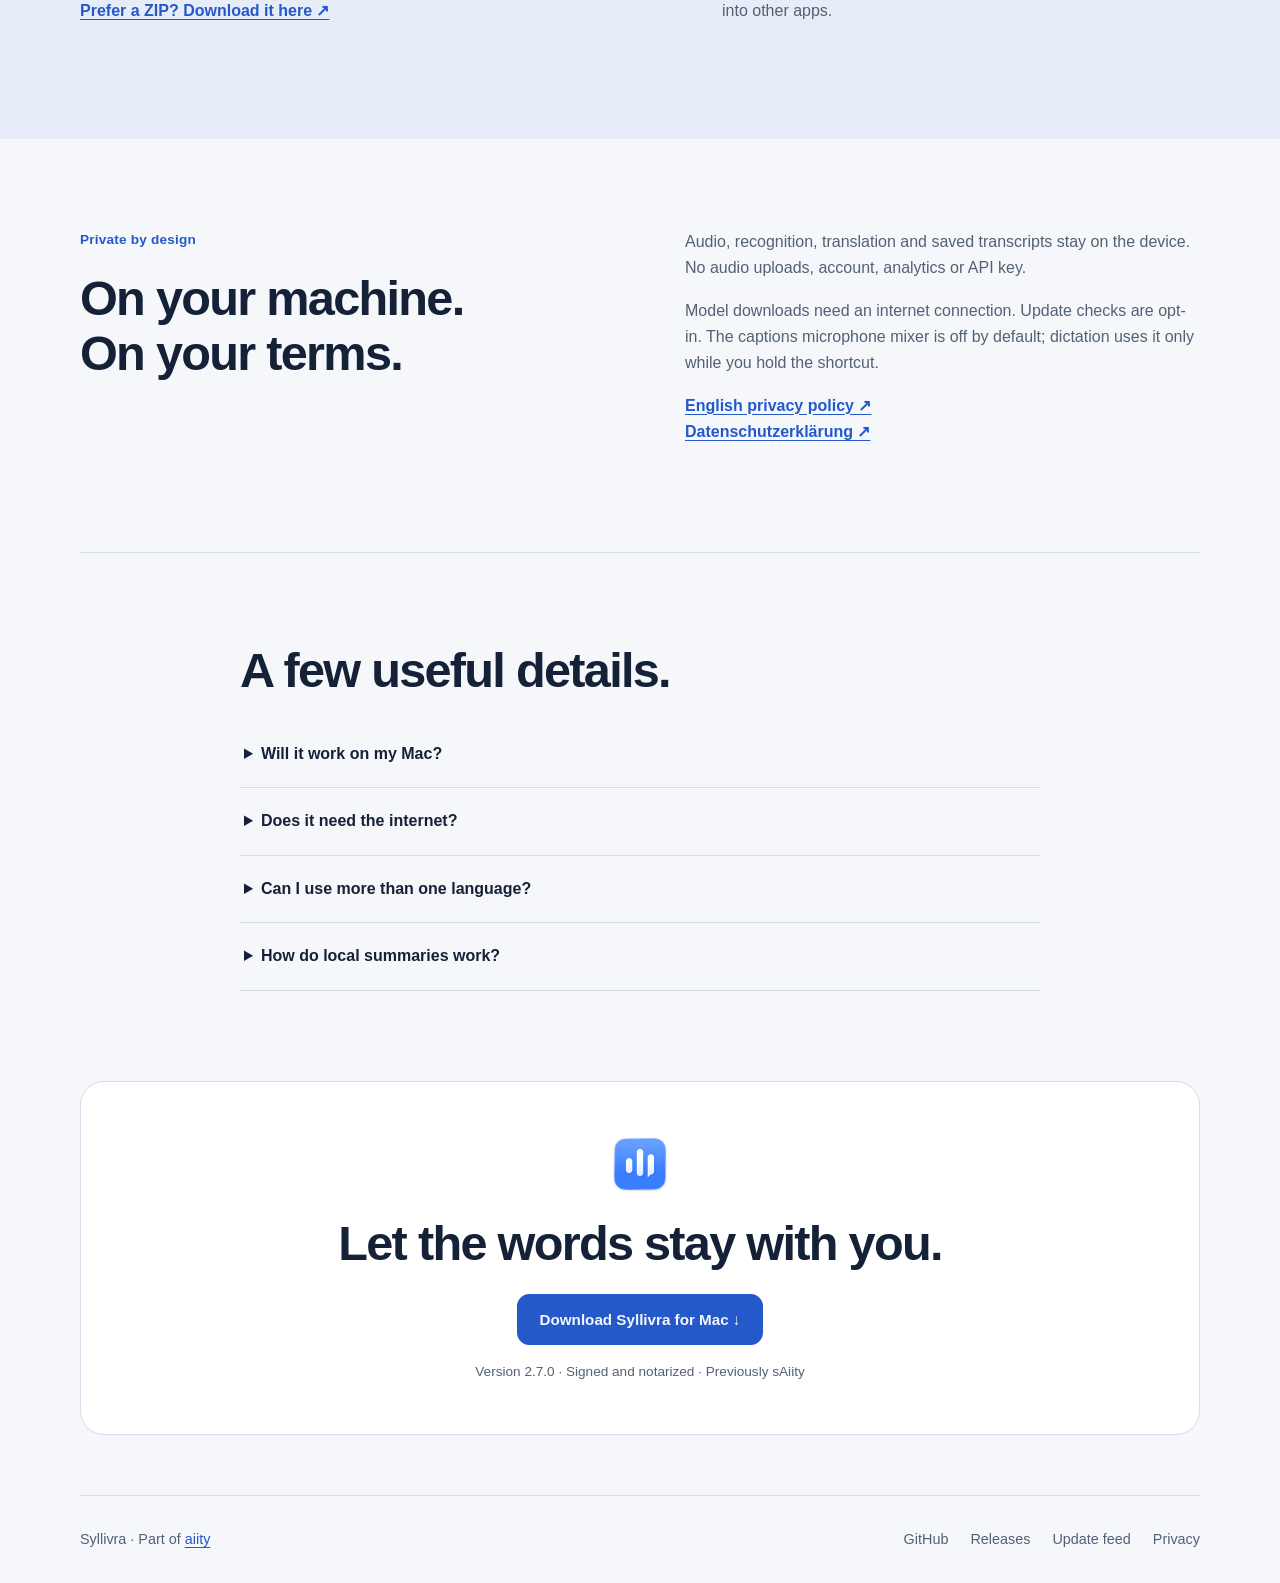
==== commit 9f507aa4: "docs: refresh public screenshots from Syllivra 2.7.0" ====
--- a/index.html
+++ b/index.html
@@ -31,8 +31,8 @@
       <div class="actions"><a class="button primary" href="https://github.com/enrzh/sAiity/releases/download/v2.7.0/Syllivra-2.7.0.dmg">Download for Mac <span aria-hidden="true">↓</span></a><a class="button secondary" href="https://github.com/enrzh/sAiity/releases/tag/v2.7.0">What’s new in 2.7.0 ↗</a></div>
       <p class="fine">macOS 26+ · Apple Silicon · No account or API key</p>
       <figure class="hero-product">
-        <a href="screenshots/captions.png" aria-label="View the Captions window at full size"><img class="desktop-shot" src="screenshots/captions.png" width="1720" height="1404" alt="The native Captions window with recognition, subtitle timing and translation controls." fetchpriority="high"></a>
-        <img class="bubble-shot" src="screenshots/bubble.png" width="1536" height="368" alt="A live caption with its German translation: The audio stays on your Mac. The words go wherever you need them.">
+        <a href="screenshots/captions.png" aria-label="View the Captions window at full size"><img class="desktop-shot" src="screenshots/captions.png" width="1720" height="1404" alt="The native Captions window with Start Captions, speech model, update speed, translation and caption bubble controls." fetchpriority="high"></a>
+        <img class="bubble-shot" src="screenshots/bubble.png" width="1540" height="368" alt="A live caption with its German translation: The audio stays on your Mac. The words go wherever you need them.">
         <figcaption>Real Syllivra windows, freshly captured with example text. <a href="screenshots/captions.png">View full size ↗</a></figcaption>
       </figure>
     </section>
@@ -48,8 +48,8 @@
         <article><span class="feature-symbol" aria-hidden="true">≡</span><h3>Take the words with you.</h3><p>Save bilingual transcripts, search your sessions, or export SRT, WebVTT, Markdown and plain text. Add a local summary to revisit the essentials.</p></article>
       </div>
       <div class="gallery">
-        <figure><a href="screenshots/dictation.png" aria-label="View Dictation at full size"><img class="desktop-shot" src="screenshots/dictation.png" width="1720" height="1404" alt="Dictation settings with a shortcut, recognition profile and independent translation controls." loading="lazy"></a><figcaption><strong>Your shortcut. Your vocabulary.</strong> Captions and dictation have their own model and language choices. <a href="screenshots/dictation.png">View full size ↗</a></figcaption></figure>
-        <figure><a href="screenshots/summary.png" aria-label="View a transcript summary at full size"><img class="desktop-shot" src="screenshots/summary.png" width="1120" height="1184" alt="A saved example transcript with a recap, decisions, action items and original and translated spoken lines." loading="lazy"></a><figcaption><strong>A useful record, on your Mac.</strong> Summaries use an installed local model and can make mistakes. Your spoken lines stay unchanged. <a href="screenshots/summary.png">View full size ↗</a></figcaption></figure>
+        <figure><a href="screenshots/dictation.png" aria-label="View Dictation at full size"><img class="desktop-shot" src="screenshots/dictation.png" width="1720" height="1404" alt="Dictation settings with the hold-to-talk shortcut, a test button, processing mode, translation and cleanup choices." loading="lazy"></a><figcaption><strong>Your shortcut. Your vocabulary.</strong> Captions and dictation have their own model and language choices. <a href="screenshots/dictation.png">View full size ↗</a></figcaption></figure>
+        <figure><a href="screenshots/summary.png" aria-label="View a transcript summary at full size"><img class="desktop-shot" src="screenshots/summary.png" width="1720" height="1404" alt="A saved example transcript open over the Transcripts settings, with a recap, decisions, action items and original and translated spoken lines." loading="lazy"></a><figcaption><strong>A useful record, on your Mac.</strong> Summaries use an installed local model and can make mistakes. Your spoken lines stay unchanged. <a href="screenshots/summary.png">View full size ↗</a></figcaption></figure>
       </div>
     </section>
 
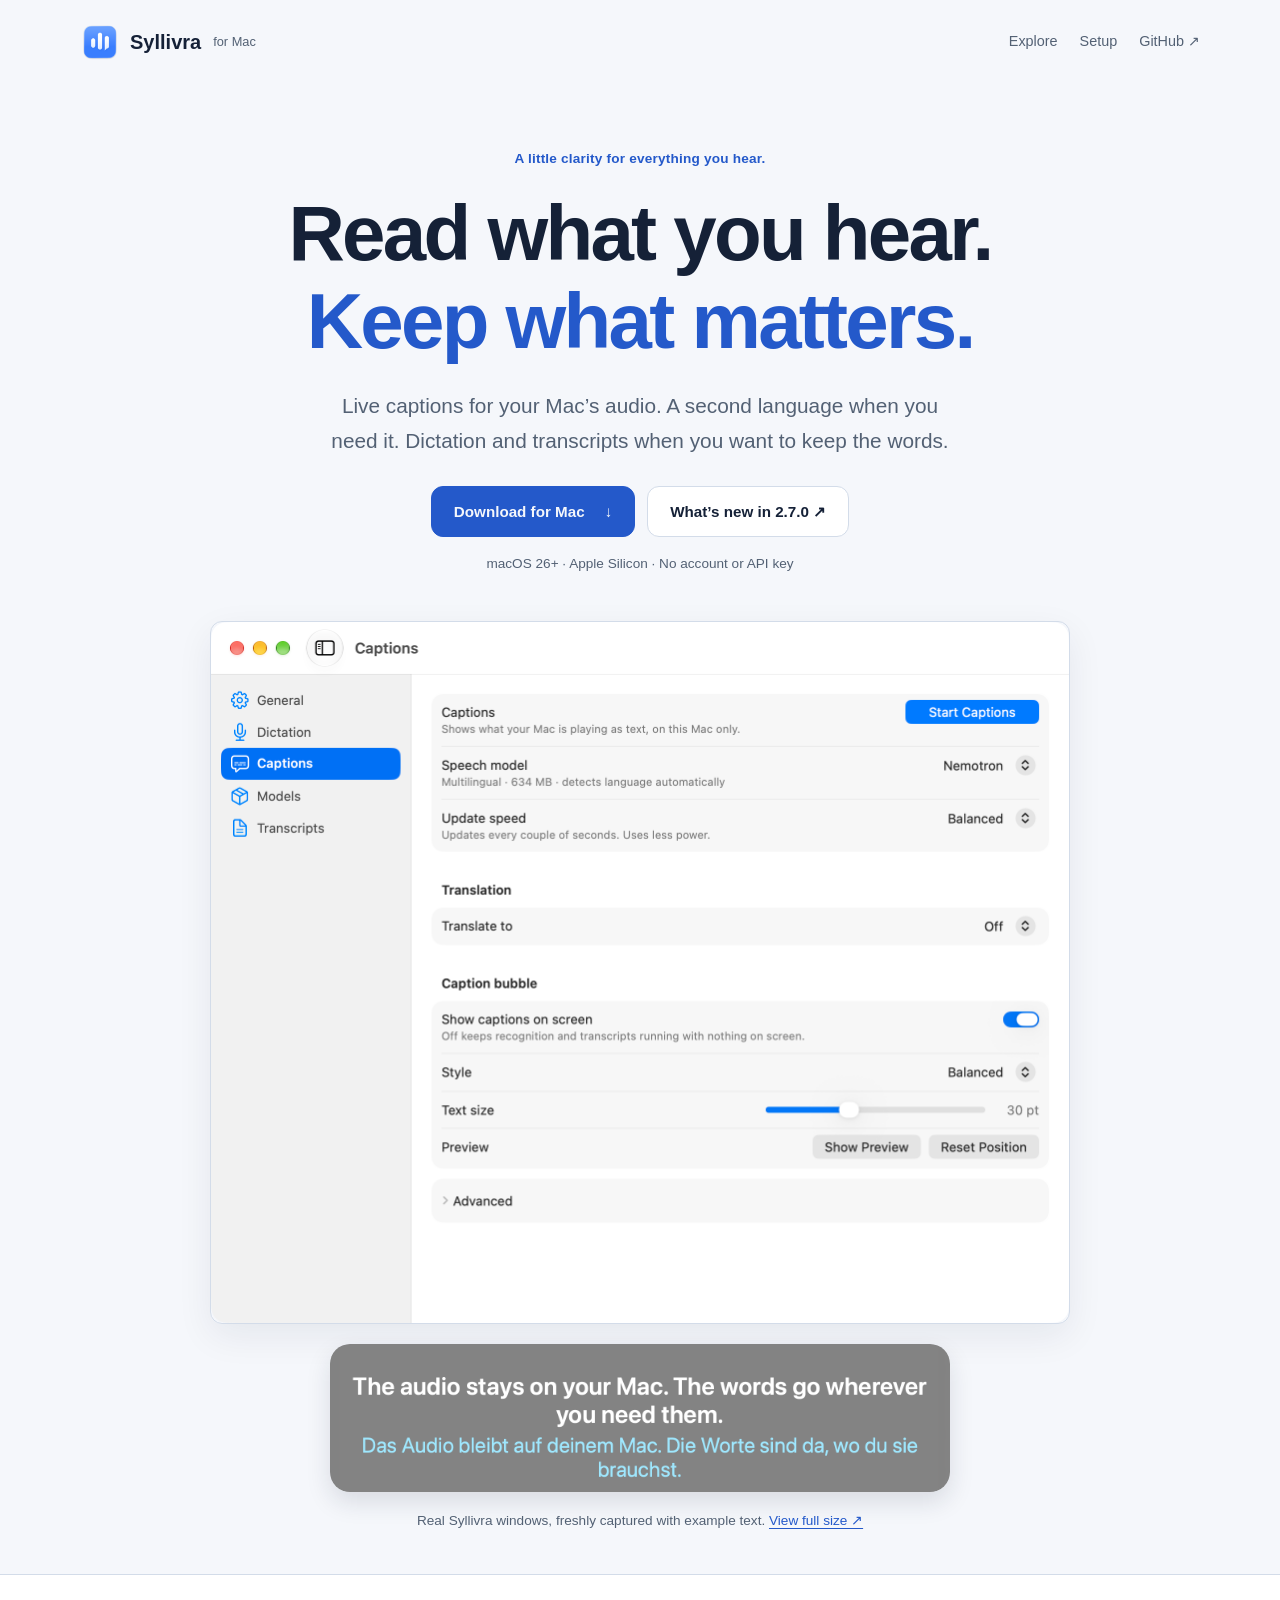
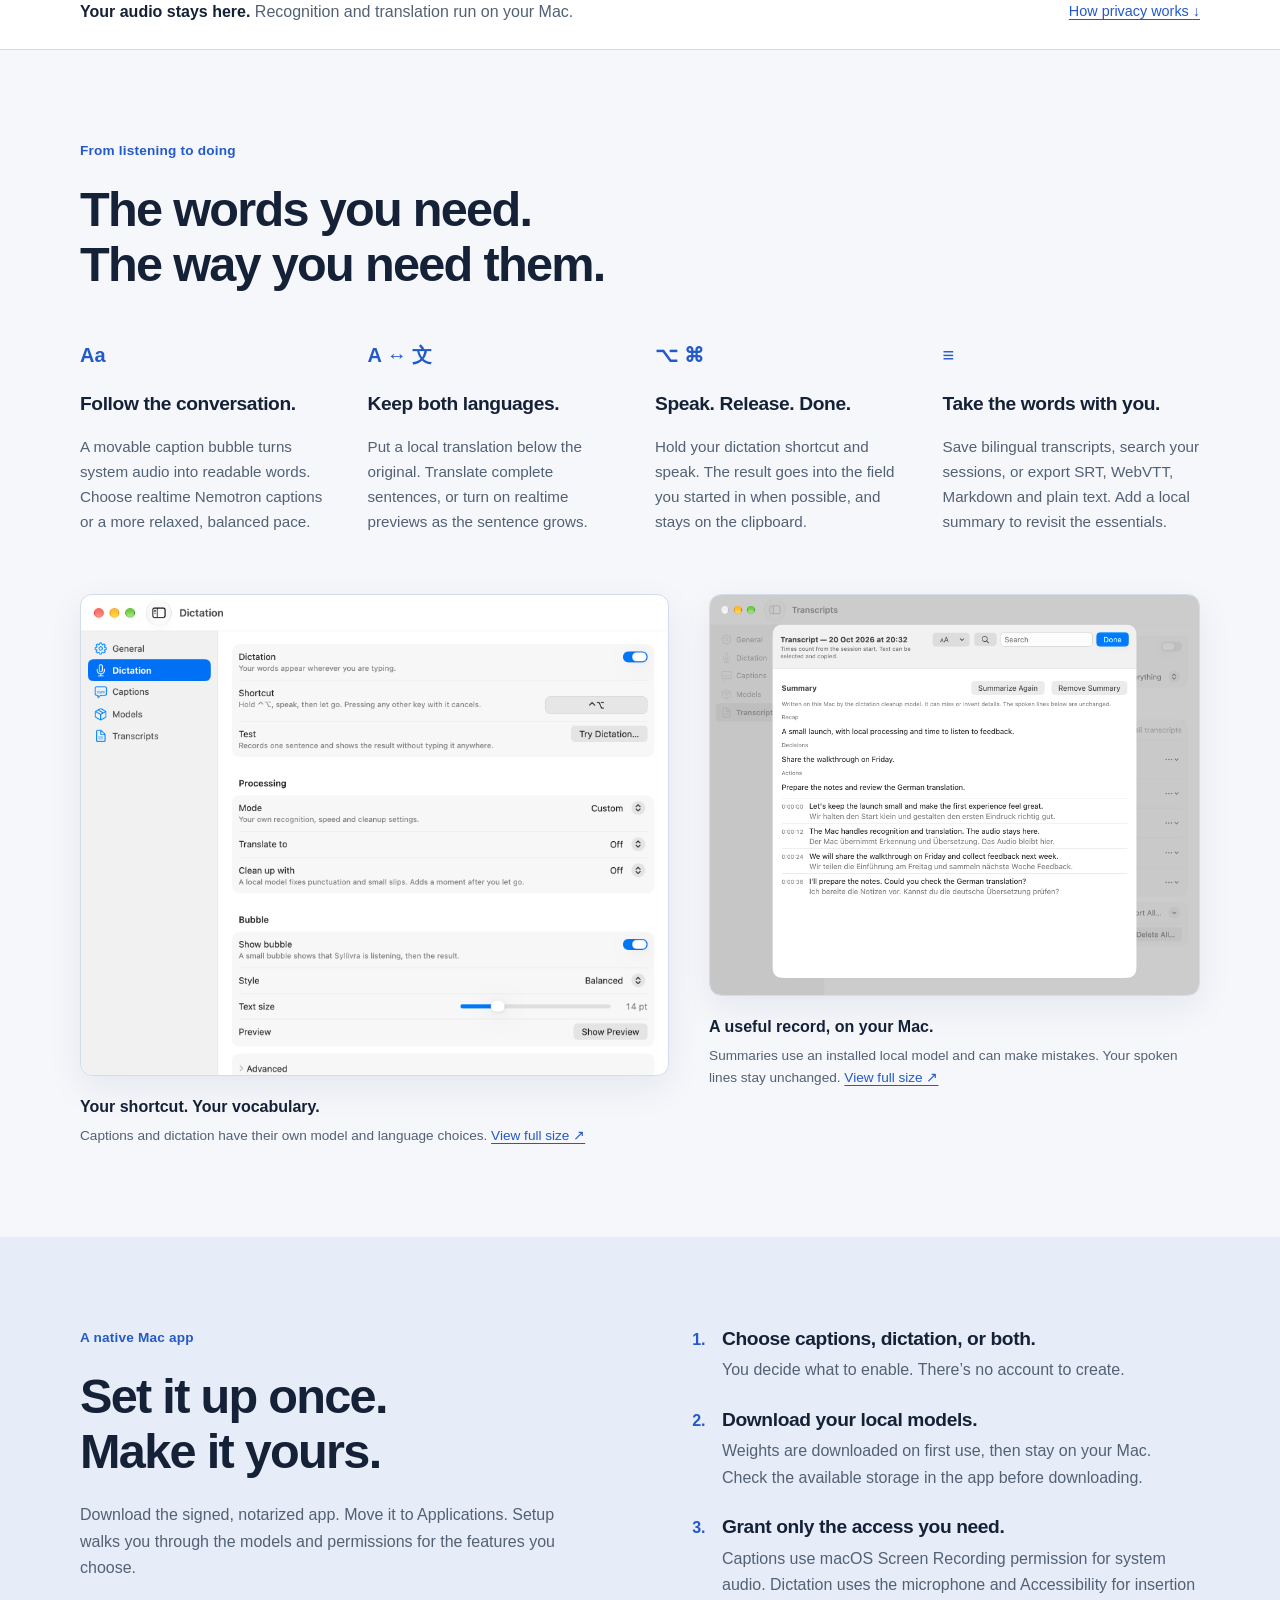
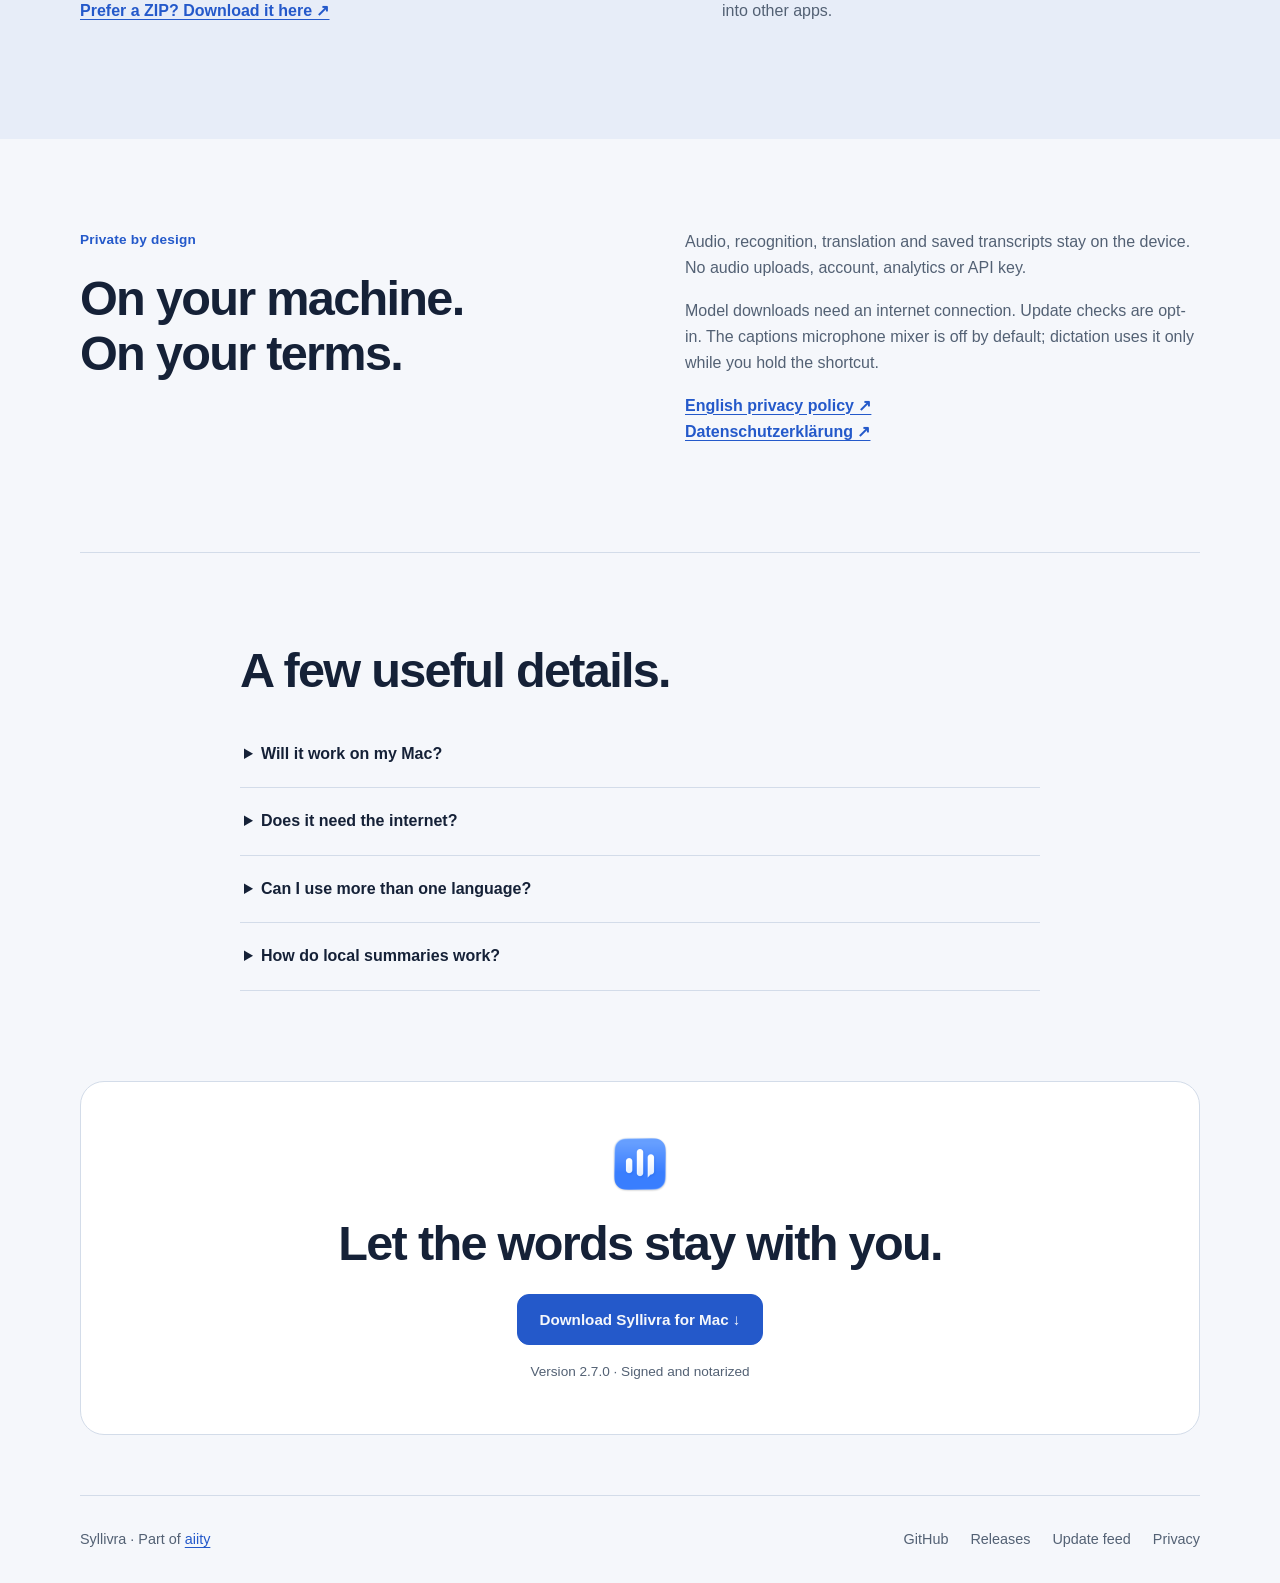
==== commit 1aeeabcc: "docs: name only Syllivra on public pages" ====
--- a/index.html
+++ b/index.html
@@ -69,7 +69,7 @@
       <details><summary>Can I use more than one language?</summary><p>Yes. Language coverage depends on the recognition and translation engines you select. Dictation without translation preserves supported spoken languages; turning translation on asks for the result in your chosen target language.</p></details>
       <details><summary>How do local summaries work?</summary><p>Since version 2.6.6, Syllivra opens Summarize, Summarize Again and Remove Summary in the resizable transcript reader. It uses the Gemma cleanup model already installed for dictation and does not download another model. Summaries can miss or invent details, and long transcripts may omit earlier lines. Original spoken lines and subtitle exports are preserved.</p></details>
     </section>
-    <section class="shell closing"><img src="screenshots/icon.png" width="64" height="64" alt=""><h2>Let the words stay with you.</h2><a class="button primary" href="https://github.com/enrzh/sAiity/releases/download/v2.7.0/Syllivra-2.7.0.dmg">Download Syllivra for Mac ↓</a><p class="fine">Version 2.7.0 · Signed and notarized · Previously sAiity</p></section>
+    <section class="shell closing"><img src="screenshots/icon.png" width="64" height="64" alt=""><h2>Let the words stay with you.</h2><a class="button primary" href="https://github.com/enrzh/sAiity/releases/download/v2.7.0/Syllivra-2.7.0.dmg">Download Syllivra for Mac ↓</a><p class="fine">Version 2.7.0 · Signed and notarized</p></section>
   </main>
   <footer class="shell footer"><p>Syllivra · Part of <a href="https://aiity.de">aiity</a></p><nav aria-label="Footer"><a href="https://github.com/enrzh/sAiity">GitHub</a><a href="https://github.com/enrzh/sAiity/releases">Releases</a><a href="appcast.xml">Update feed</a><a href="en/privacy.html">Privacy</a></nav></footer>
 </body>
